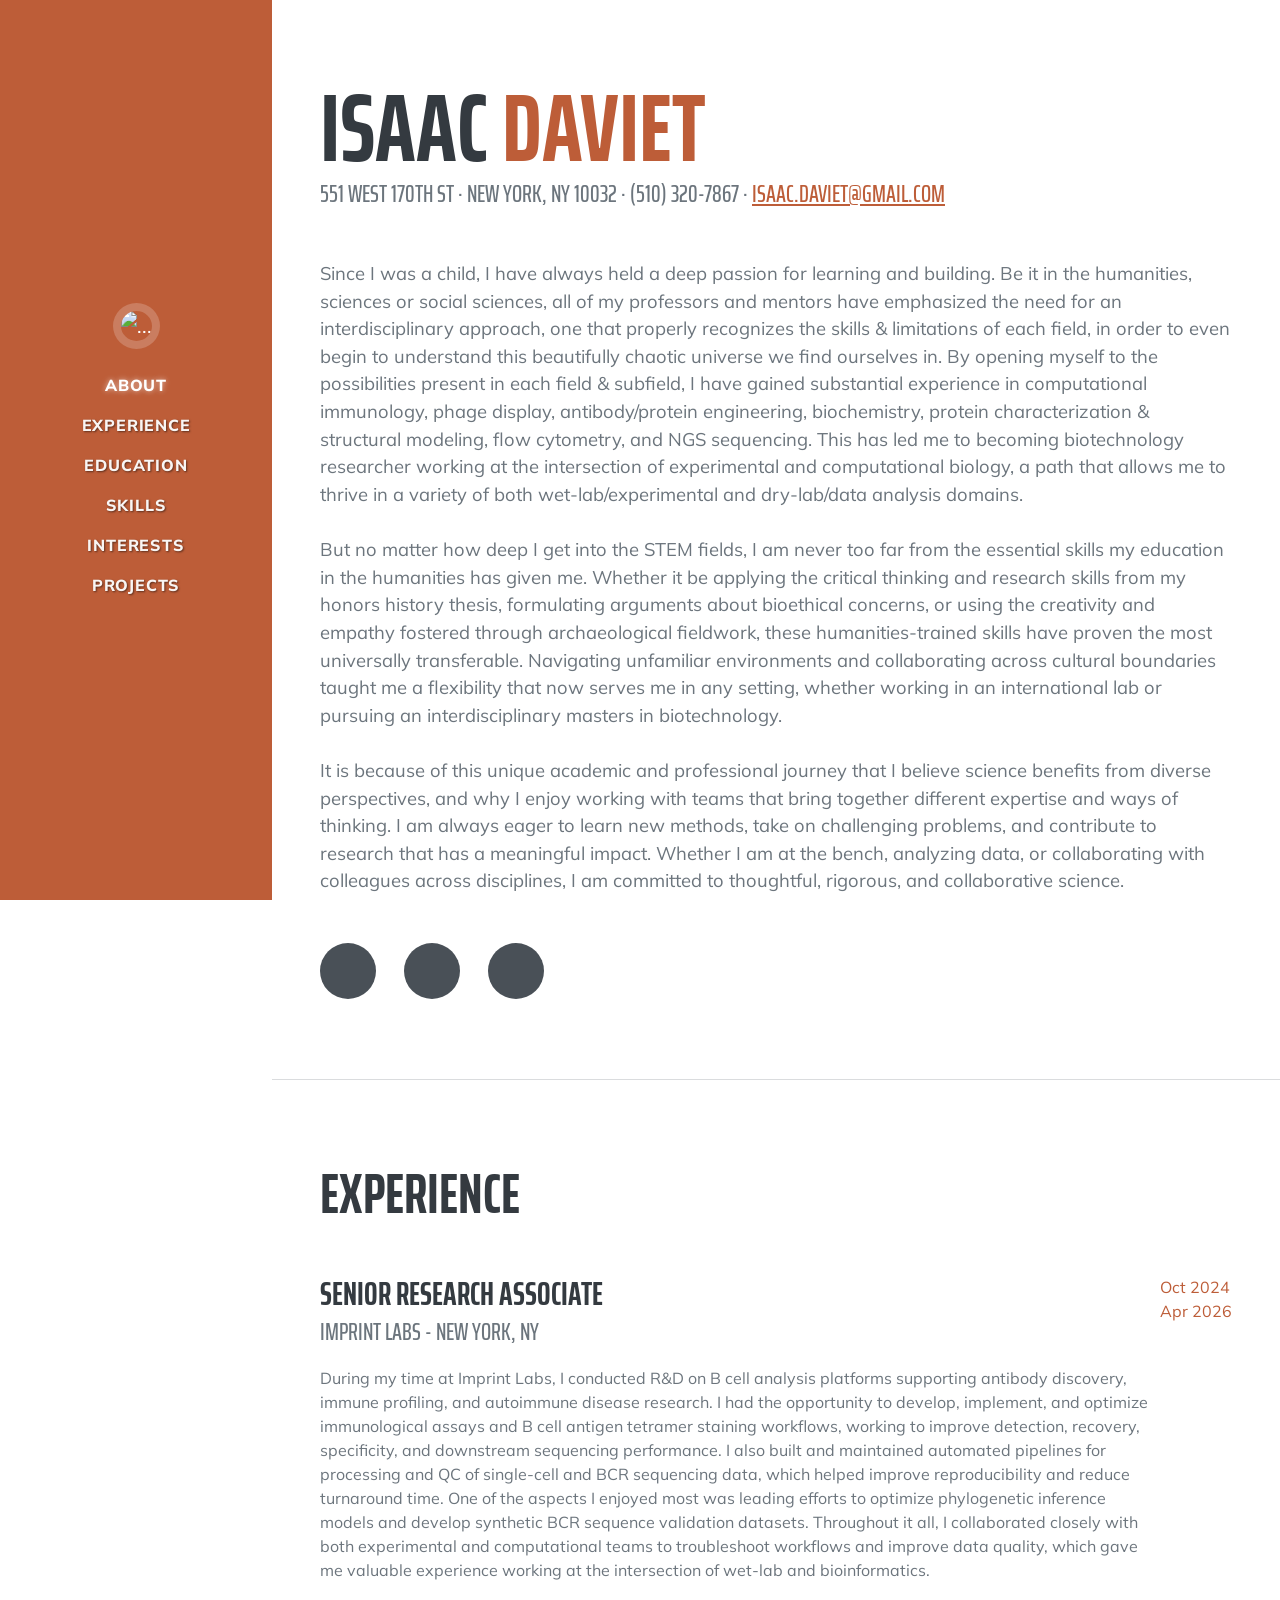
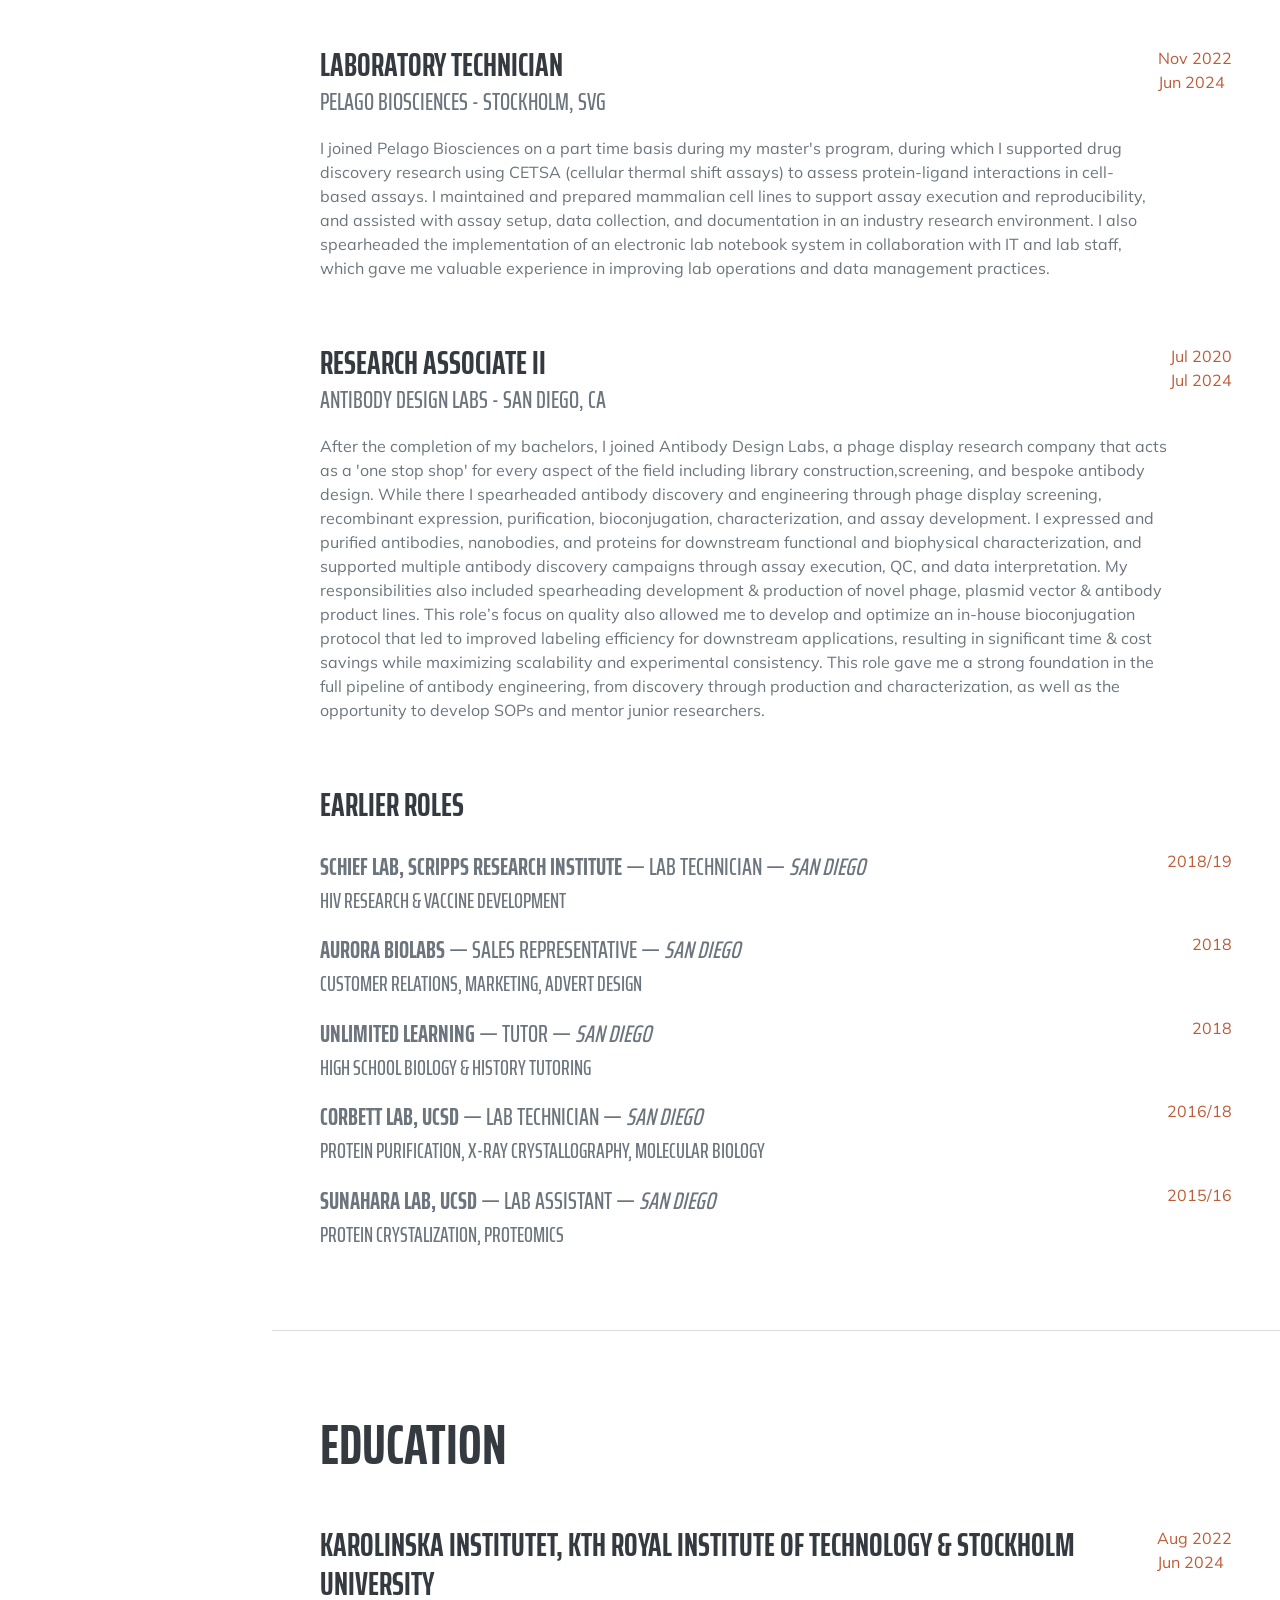
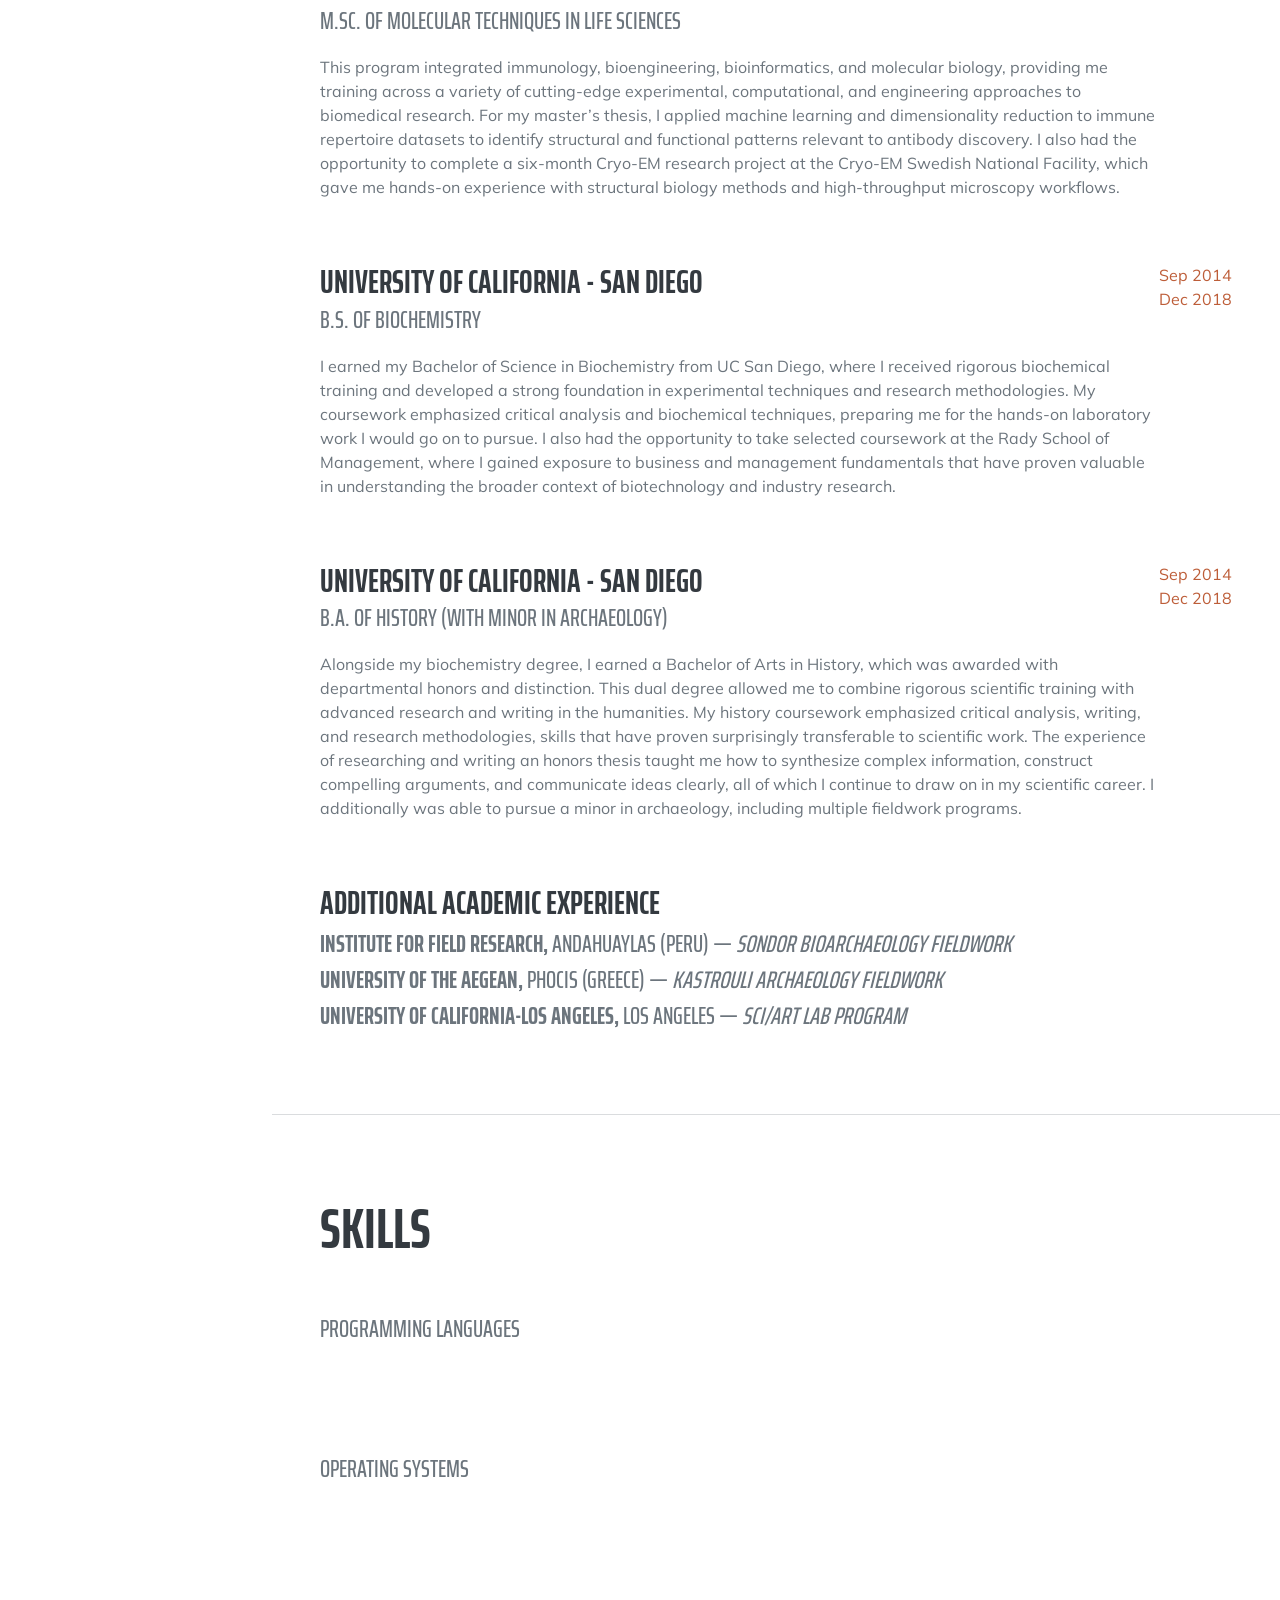
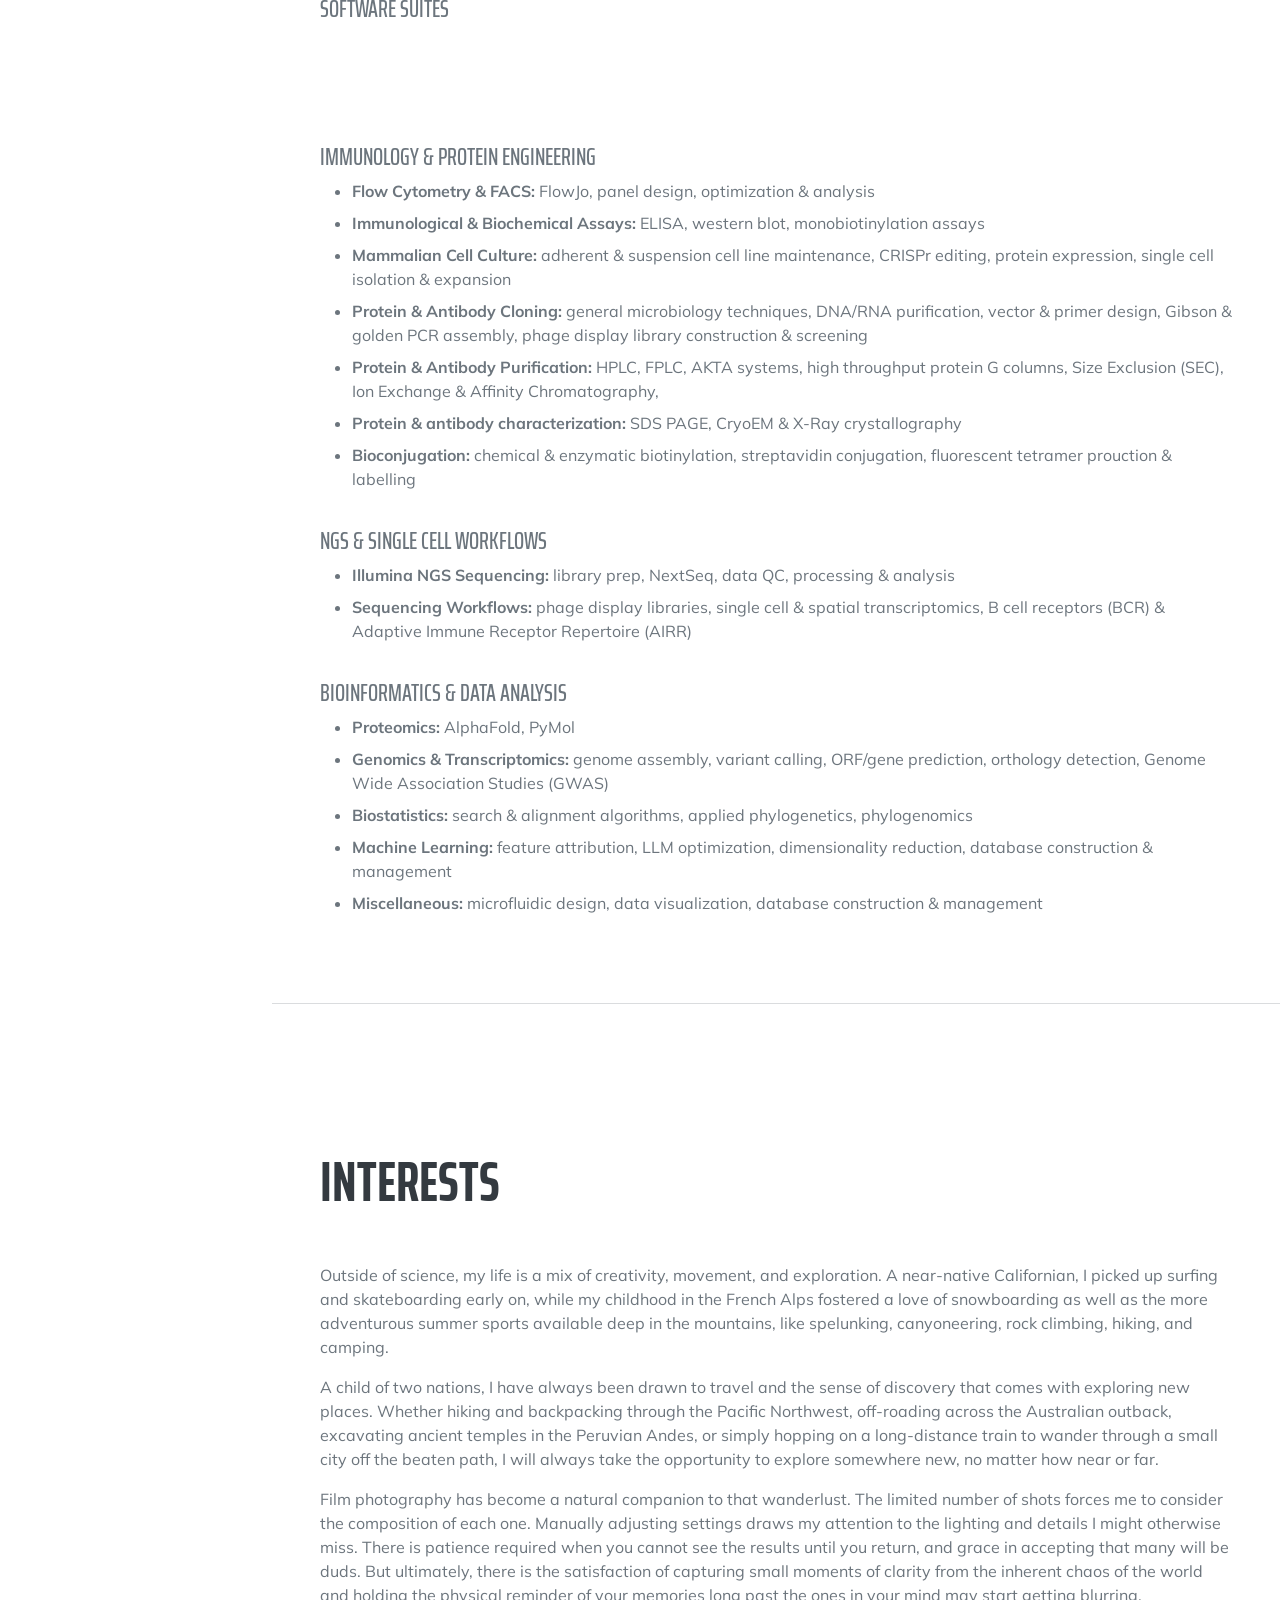
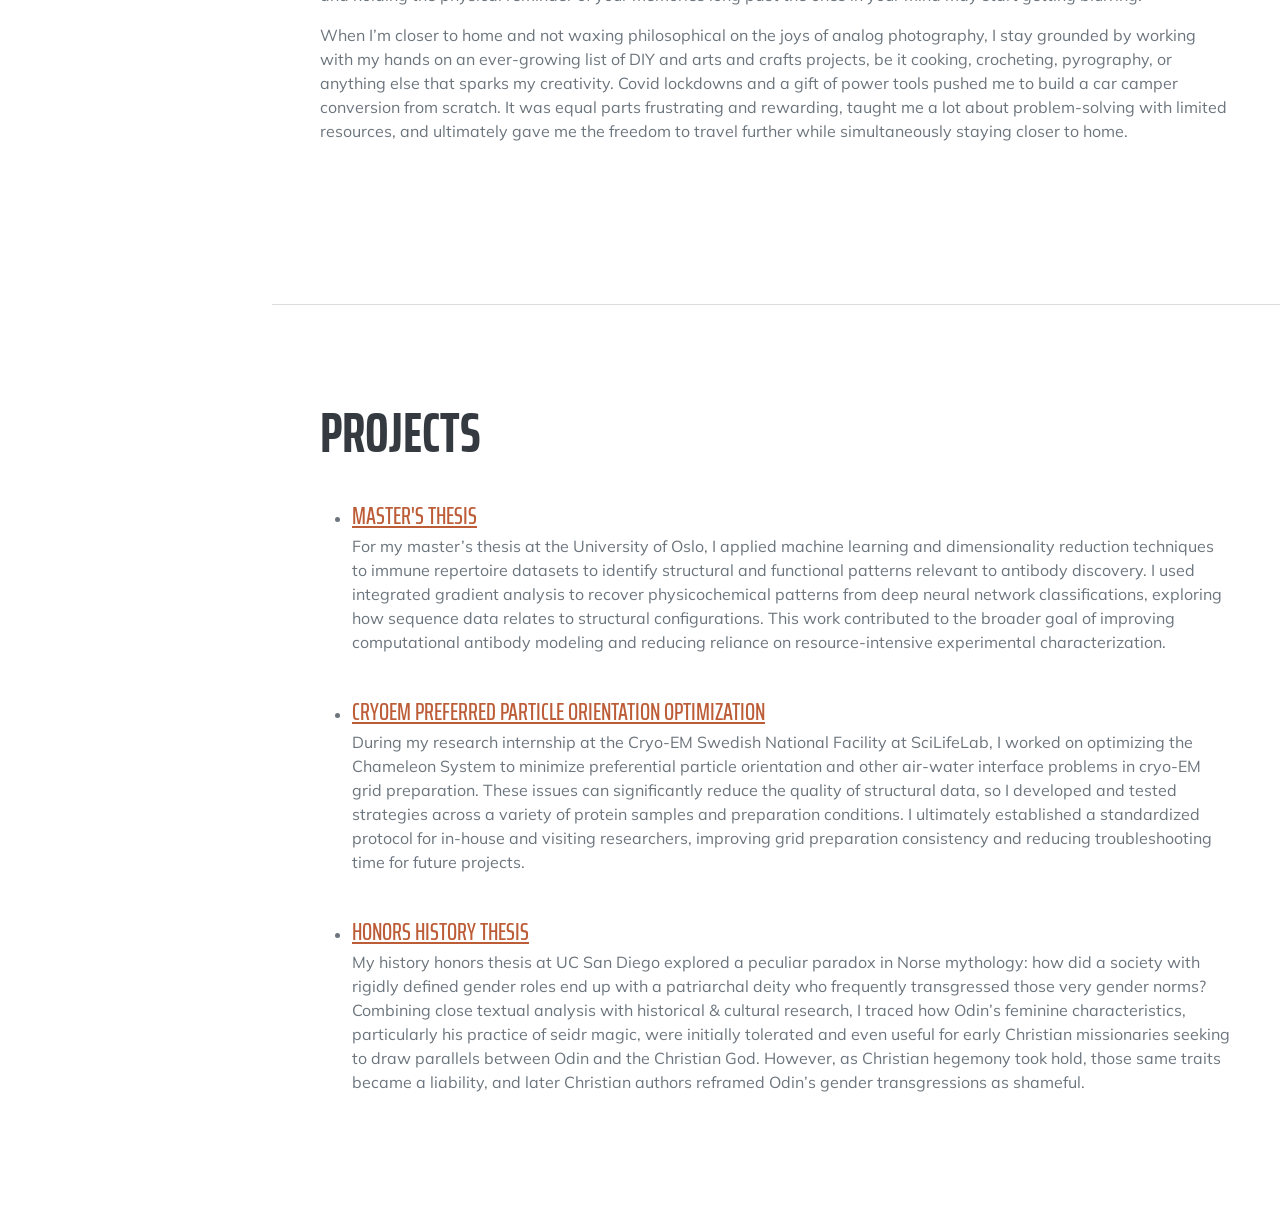
==== index.html @ e63d5218 "Add files via upload" ====
<!DOCTYPE html>
<html lang="en">
    <head>
        <meta charset="utf-8" />
        <meta name="viewport" content="width=device-width, initial-scale=1, shrink-to-fit=no" />
        <meta name="description" content="" />
        <meta name="author" content="" />
        <title>Isaac G.L. Daviet Resume</title>
        <link rel="icon" type="image/x-icon" href="assets/img/favicon.ico" />
        <!-- Font Awesome icons (free version)-->
        <script src="https://use.fontawesome.com/releases/v7.0.0/js/all.js" crossorigin="anonymous"></script>
        <!-- Google fonts-->
        <link href="https://fonts.googleapis.com/css?family=Saira+Extra+Condensed:500,700" rel="stylesheet" type="text/css" />
        <link href="https://fonts.googleapis.com/css?family=Muli:400,400i,800,800i" rel="stylesheet" type="text/css" />
        <!-- Core theme CSS (includes Bootstrap)-->
        <link href="css/styles.css" rel="stylesheet" />
    </head>
    <body id="page-top">
        <!-- Navigation-->
        <nav class="navbar navbar-expand-lg navbar-dark bg-primary fixed-top" id="sideNav">
            <a class="navbar-brand js-scroll-trigger" href="#page-top">
                <span class="d-block d-lg-none" >Isaac Daviet</span>
                <span class="d-none d-lg-block"><img class="img-fluid img-profile rounded-circle mx-auto mb-2" src="assets/img/profile.jpg" alt="..." /></span>
            </a>
            <button class="navbar-toggler" type="button" data-bs-toggle="collapse" data-bs-target="#navbarResponsive" aria-controls="navbarResponsive" aria-expanded="false" aria-label="Toggle navigation"><span class="navbar-toggler-icon"></span></button>
            <div class="collapse navbar-collapse" id="navbarResponsive">
                <ul class="navbar-nav">
                    <li class="nav-item"><a class="nav-link js-scroll-trigger" href="#about">About</a></li>
                    <li class="nav-item"><a class="nav-link js-scroll-trigger" href="#experience">Experience</a></li>
                    <li class="nav-item"><a class="nav-link js-scroll-trigger" href="#education">Education</a></li>
                    <li class="nav-item"><a class="nav-link js-scroll-trigger" href="#skills">Skills</a></li>
                    <li class="nav-item"><a class="nav-link js-scroll-trigger" href="#interests">Interests</a></li>
                    <li class="nav-item"><a class="nav-link js-scroll-trigger" href="#projects">Projects</a></li>
                </ul>
            </div>
        </nav>
        <!-- Page Content-->
        <div class="container-fluid p-0">
            <!-- About-->
            <section class="resume-section" id="about">
                <div class="resume-section-content">
                    <h1 class="mb-0">
                        Isaac
                        <span class="text-primary">Daviet</span>
                    </h1>
                    <div class="subheading mb-5">
                        551 West 170th St · New York, NY 10032 · (510) 320-7867 ·
                        <a href="mailto:isaac.daviet@gmail.com">isaac.daviet@gmail.com</a>
                    </div>
                    <p class="lead mb-5">
                        Since I was a child, I have always held a deep passion for learning and building. Be it in the humanities, sciences or social sciences, all of my professors and mentors have emphasized the need for an interdisciplinary approach, one that properly recognizes the skills & limitations of each field, in order to even begin to understand this beautifully chaotic universe we find ourselves in. By opening myself to the possibilities present in each field & subfield, I have gained substantial experience in computational immunology, phage display, antibody/protein engineering, biochemistry, protein characterization & structural modeling, flow cytometry, and NGS sequencing. This has led me to becoming biotechnology researcher working at the intersection of experimental and computational biology, a path that allows me to thrive in a variety of both wet-lab/experimental and dry-lab/data analysis domains. 
                        <br><br>
                        But no matter how deep I get into the STEM fields, I am never too far from the essential skills my education in the humanities has given me. Whether it be applying the critical thinking and research skills from my honors history thesis, formulating arguments about bioethical concerns, or using the creativity and empathy fostered through archaeological fieldwork, these humanities-trained skills have proven the most universally transferable. Navigating unfamiliar environments and collaborating across cultural boundaries taught me a flexibility that now serves me in any setting, whether working in an international lab or pursuing an interdisciplinary masters in biotechnology.
                        <br><br>
                        It is because of this unique academic and professional journey that I believe science benefits from diverse perspectives, and why I enjoy working with teams that bring together different expertise and ways of thinking. I am always eager to learn new methods, take on challenging problems, and contribute to research that has a meaningful impact. Whether I am at the bench, analyzing data, or collaborating with colleagues across disciplines, I am committed to thoughtful, rigorous, and collaborative science.
                    </p>

                    <div class="social-icons">
                        <a title="LinkedIn" class="social-icon" href="http://www.linkedin.com/in/isaac-daviet"><i class="fab fa-linkedin-in"></i></a>
                        <a title="Github" class="social-icon" href="https://github.com/Idaviet"><i class="fab fa-github"></i></a>
                        <a title="PDF resume" target = "_blank" class="social-icon" href="assets/projects/260416_Isaac_Daviet_resume_bio&comp.pdf"><i class="fa-solid fa-file-pdf"></i></a>
                        <!-- <a class="social-icon" href="#!"><i class="fab fa-mail"></i></a> -->
                        <!-- <a class="social-icon" href="#!"><i class="fab fa-facebook-f"></i></a> -->
                    </div>
                </div>
            </section>
            <hr class="m-0" />
            <!-- Experience-->
            <section class="resume-section" id="experience">
                <div class="resume-section-content">
                    <h2 class="mb-5">Experience</h2>
                    <div class="d-flex flex-column flex-md-row justify-content-between mb-5">
                        <div class="flex-grow-1">
                            <h3 class="mb-0">Senior Research Associate</h3>
                            <div class="subheading mb-3">Imprint Labs - New York, NY</div>
                            <p>
                                During my time at Imprint Labs, I conducted R&D on B cell analysis  platforms supporting antibody discovery, immune profiling, and autoimmune disease research. I had the opportunity to develop, implement, and optimize immunological assays and B cell antigen tetramer staining workflows, working to improve detection, recovery, specificity, and downstream sequencing performance. I also built and maintained automated pipelines for processing and QC of single-cell and BCR sequencing data, which helped improve reproducibility and reduce turnaround time. One of the aspects I enjoyed most was leading efforts to optimize phylogenetic inference models and develop synthetic BCR sequence validation datasets. Throughout it all, I collaborated closely with both experimental and computational teams to troubleshoot workflows and improve data quality, which gave me valuable experience working at the intersection of wet-lab and bioinformatics.
                            </p>
                        </div>
                        <div class="flex-shrink-0"><span class="text-primary">Oct 2024<br>Apr 2026</span></div>
                    </div>
                    <div class="d-flex flex-column flex-md-row justify-content-between mb-5">
                        <div class="flex-grow-1">
                            <h3 class="mb-0">Laboratory Technician</h3>
                            <div class="subheading mb-3">Pelago Biosciences - Stockholm, SVG</div>
                            <p>
                                I joined Pelago Biosciences on a part time basis during my master's program, during which I supported drug discovery research using CETSA (cellular thermal shift assays) to assess protein-ligand interactions in cell-based assays. I maintained and prepared mammalian cell lines to support assay execution and reproducibility, and assisted with assay setup, data collection, and documentation in an industry research environment. I also spearheaded the implementation of an electronic lab notebook system in collaboration with IT and lab staff, which gave me valuable experience in improving lab operations and data management practices.
                            </p>
                        </div>
                        <div class="flex-shrink-0"><span class="text-primary">Nov 2022<br>Jun 2024</span></div>
                    </div>
                    <div class="d-flex flex-column flex-md-row justify-content-between mb-5">
                        <div class="flex-grow-1">
                            <h3 class="mb-0">Research Associate II</h3>
                            <div class="subheading mb-3">Antibody Design Labs - San Diego, CA</div>
                            <p>
                                   After the completion of my bachelors, I joined Antibody Design Labs, a phage display research company that acts as a 'one stop shop' for every aspect of the field including library construction,screening, and bespoke antibody design. While there I spearheaded antibody discovery and engineering through phage display screening, recombinant expression, purification, bioconjugation, characterization, and assay development. I expressed and purified antibodies, nanobodies, and proteins for downstream functional and biophysical characterization, and supported multiple antibody discovery campaigns through assay execution, QC, and data interpretation. My responsibilities also included spearheading development & production of novel phage, plasmid vector & antibody product lines. This role’s focus on quality also allowed me to develop and optimize an in-house bioconjugation protocol that led to improved labeling efficiency for downstream applications, resulting in significant time & cost savings while maximizing scalability and experimental consistency. This role gave me a strong foundation in the full pipeline of antibody engineering, from discovery through production and characterization, as well as the opportunity to develop SOPs and mentor junior researchers.
                            </p>
                        </div>
                        <div class="flex-shrink-0"><span class="text-primary">Jul 2020<br>Jul 2024</span></div>
                    </div>
                    <div class="d-flex flex-column flex-md-row justify-content-between mb-4">
                        <div class="flex-grow-1">
                            <h3 class="mb-0">Earlier Roles</h3>
                        </div>
                    </div>

                    <div class="d-flex flex-column flex-md-row justify-content-between mb-3">
                        <div class="flex-grow-1">
                            <div class="subheading mb-0">
                                <b>Schief Lab, Scripps Research Institute</b> — Lab Technician — <i>San Diego</i>
                                <span class="d-block small text-muted mt-0">HIV research & vaccine development</span>
                            </div>
                        </div>
                        <div class="flex-shrink-0"><span class="text-primary">2018/19</span></div>
                    </div>
                  
                    <!-- Aurora Biolabs -->
                    <div class="d-flex flex-column flex-md-row justify-content-between mb-3">
                        <div class="flex-grow-1">
                            <div class="subheading mb-0">
                                <b>Aurora Biolabs</b> — Sales Representative — <i>San Diego</i>
                                <span class="d-block small text-muted mt-0">Customer relations, marketing, advert design</span>
                            </div>
                        </div>
                        <div class="flex-shrink-0"><span class="text-primary">2018</span></div>
                    </div>

                    <!-- Unlimited Learning -->
                    <div class="d-flex flex-column flex-md-row justify-content-between mb-3">
                        <div class="flex-grow-1">
                            <div class="subheading mb-0">
                                <b>Unlimited Learning</b> — Tutor — <i>San Diego</i>
                                <span class="d-block small text-muted mt-0">high school Biology & History tutoring</span>
                            </div>
                        </div>
                        <div class="flex-shrink-0"><span class="text-primary">2018</span></div>
                    </div>

                    <!-- Corbett Lab -->
                    <div class="d-flex flex-column flex-md-row justify-content-between mb-3">
                        <div class="flex-grow-1">
                            <div class="subheading mb-0">
                                <b>Corbett Lab, UCSD</b> — Lab Technician — <i>San Diego</i>
                                <span class="d-block small text-muted mt-0">Protein purification, x-ray crystallography, molecular biology</span>
                            </div>
                        </div>
                        <div class="flex-shrink-0"><span class="text-primary">2016/18</span></div>
                    </div>

                    <!-- Sunahara Lab -->
                    <div class="d-flex flex-column flex-md-row justify-content-between">
                        <div class="flex-grow-1">
                            <div class="subheading mb-0">
                                <b>Sunahara Lab, UCSD</b> — Lab Assistant — <i>San Diego</i>
                                <span class="d-block small text-muted mt-0">Protein crystalization, proteomics</span>
                            </div>
                        </div>
                        <div class="flex-shrink-0"><span class="text-primary">2015/16</span></div>
                    </div>



                            <!-- <p> Lab Technician (HIV vaccine research)</p> -->
                        </div>
                        <!-- <div class="flex-shrink-0"><span class="text-primary">September 2008 - June 2010</span></div> -->
                    </div>
                </div>
            </section>
            <hr class="m-0" />
            <!-- Education-->
            <section class="resume-section" id="education">
                <div class="resume-section-content">
                    <h2 class="mb-5">Education</h2>
                    <div class="d-flex flex-column flex-md-row justify-content-between mb-5">
                        <div class="flex-grow-1">
                            <h3 class="mb-0">Karolinska Institutet, KTH Royal Institute of Technology & Stockholm University</h3>
                            <!-- <h4 class="subheading mb-3">Master of Science</h4> -->
                            <div class="subheading mb-3">M.Sc. of Molecular Techniques in Life Sciences </div>
                            <p>
                                This program integrated immunology, bioengineering, bioinformatics, and molecular biology, providing me training across a variety of cutting-edge experimental, computational, and engineering approaches to biomedical research. For my master’s thesis, I applied machine learning and dimensionality reduction to immune repertoire datasets to identify structural and functional patterns relevant to antibody discovery. I also had the opportunity to complete a six-month Cryo-EM research project at the Cryo-EM Swedish National Facility, which gave me hands-on experience with structural biology methods and high-throughput microscopy workflows.
                            </p>
                        </div>
                        <div class="flex-shrink-0"><span class="text-primary">Aug 2022<br>Jun 2024</span></div>
                    </div>
                    <div class="d-flex flex-column flex-md-row justify-content-between mb-5">
                        <div class="flex-grow-1">
                            <h3 class="mb-0">University of California - San Diego</h3>
                            <div class="subheading mb-3">B.S. of Biochemistry</div>
                            <p>
                                I earned my Bachelor of Science in Biochemistry from UC San Diego, where I received rigorous biochemical training and developed a strong foundation in experimental techniques and research methodologies. My coursework emphasized critical analysis and biochemical techniques, preparing me for the hands-on laboratory work I would go on to pursue. I also had the opportunity to take selected coursework at the Rady School of Management, where I gained exposure to business and management fundamentals that have proven valuable in understanding the broader context of biotechnology and industry research.
                            </p>
                        </div>
                        <div class="flex-shrink-0"><span class="text-primary">Sep 2014<br>Dec 2018</span></div>
                    </div>                    
                    <div class="d-flex flex-column flex-md-row justify-content-between mb-5">
                        <div class="flex-grow-1">
                            <h3 class="mb-0">University of California - San Diego</h3>
                            <div class="subheading mb-3">B.A. of History (with Minor in Archaeology)</div>
                            <p>
                                Alongside my biochemistry degree, I earned a Bachelor of Arts in History, which was awarded with departmental honors and distinction. This dual degree allowed me to combine rigorous scientific training with advanced research and writing in the humanities. My history coursework emphasized critical analysis, writing, and research methodologies, skills that have proven surprisingly transferable to scientific work. The experience of researching and writing an honors thesis taught me how to synthesize complex information, construct compelling arguments, and communicate ideas clearly, all of which I continue to draw on in my scientific career. I additionally was able to pursue a minor in archaeology, including multiple fieldwork programs.
                            </p>
                        </div>
                        <div class="flex-shrink-0"><span class="text-primary">Sep 2014<br>Dec 2018</span></div>
                    </div>
                    <div class="d-flex flex-column flex-md-row justify-content-between">
                        <div class="flex-grow-1">
                            <h3 class="mb-1">Additional Academic Experience</h3>
                            <div class="subheading mb-0"><b>Institute for Field Research,</b> Andahuaylas (Peru) — <i>Sondor Bioarchaeology Fieldwork</i></div>
                            <div class="subheading mb-0"><b>University of the Aegean,</b> Phocis (Greece) — <i>Kastrouli Archaeology Fieldwork</i> </div>
                            <div class="subheading mb-0"><b>University of California-Los Angeles,</b> Los Angeles — <i>Sci/Art Lab Program</i></div>
                        </div>
                    </div>
                </div>
            </section>
            <hr class="m-0" />
            <!-- Skills-->
            <section class="resume-section" id="skills">
                <div class="resume-section-content">
                    <h2 class="mb-5">Skills</h2>
                    <div class="subheading mb-3">Programming Languages</div>
                    <ul class="list-inline dev-icons">

                        <li class="list-inline-item">
                            <span title="Python / Jupyter Notebooks">
                                <i class="fa-brands fa-python"></i>
                            </span>
                        </li>
                        <li class="list-inline-item">
                            <span title="Git / GitHub">
                                <i class="fa-brands fa-git"></i>
                            </span>
                        </li>
                        <li class="list-inline-item">
                            <span title="R / R Studio">
                                <i class="fa-brands fa-r-project"></i>
                            </span>
                        </li>
                        <li class="list-inline-item">
                            <span title="HTML5">
                                <i class="fa-brands fa-html5"></i>
                            </span>
                        </li>
                    </ul>
                       

                    <div class="subheading mb-3">Operating Systems</div>
                    <ul class="list-inline dev-icons">

                        <!-- Operating systems -->
                        <li class="list-inline-item">
                            <span title="Windows">
                                <i class="fa-brands fa-windows"></i>
                            </span>
                        </li>
                        <li class="list-inline-item">
                            <span title="Apple / macOS">
                                <i class="fa-brands fa-apple"></i>
                            </span>
                        </li>
                        <li class="list-inline-item">
                            <span title="Linux">
                                <i class="fa-brands fa-linux"></i>
                            </span>
                        </li>
                        <li class="list-inline-item">
                            <span title="Ubuntu">
                                <i class="fa-brands fa-ubuntu"></i>
                            </span>
                        </li>
                        <li class="list-inline-item">
                            <span title="AWS (Amazon Web Services)">
                                <i class="fa-brands fa-aws"></i>
                            </span>
                        </li>
                    </ul>
                        
                    <div class="subheading mb-0">Software Suites</div>
                    <ul class="list-inline dev-icons">
                        <!-- Software Suites -->
                        <li class="list-inline-item">
                            <span title="Notion">
                                <i class="fa-brands fa-notion"></i>
                            </span>
                        </li>
                        <li class="list-inline-item">
                            <span title="Google Docs / Sheets / Slides">
                                <i class="fa-brands fa-google-drive"></i>
                            </span>
                        </li>
                        <li class="list-inline-item">
                            <span title="Microsoft">
                                <i class="fa-brands fa-microsoft"></i>
                            </span>
                        </li>
                        <li class="list-inline-item">
                            <span title="Docker">
                                <i class="fa-brands fa-docker"></i>
                            </span>
                        </li>
                        <li class="list-inline-item">
                            <span title="Unity">
                                <i class="fa-brands fa-unity"></i>
                            </span>
                        </li>
                        
                    </ul>
                    <br>
                    
                    <div class="subheading mb-1">Immunology & Protein Engineering</div>
                    <ul class="fa-ul mb-0">
                        <li class="mb-2">
                            <span class="fa-li"><i class="fa-solid fa-vial-virus"></i></span>
                             <b>Flow Cytometry & FACS:</b> FlowJo, panel design, optimization & analysis
                        </li>
                        <li class="mb-2">
                            <span class="fa-li"><i class="fa-solid fa-vial-virus"></i></span>
                              <b>Immunological & Biochemical Assays:</b> ELISA, western blot, monobiotinylation assays
                        </li>                        
                        <li class="mb-2">
                            <span class="fa-li"><i class="fa-solid fa-vial-virus"></i></span>
                              <b>Mammalian Cell Culture:</b> adherent & suspension cell line maintenance, CRISPr editing, protein expression, single cell isolation & expansion
                        </li>
                        <li class="mb-2">
                            <span class="fa-li"><i class="fa-solid fa-vial-virus"></i></span>
                              <b>Protein & Antibody Cloning:</b> general microbiology techniques, DNA/RNA purification, vector & primer design, Gibson & golden PCR assembly, phage display library construction & screening 
                        </li>
                        <li class="mb-2">
                            <span class="fa-li"><i class="fa-solid fa-vial-virus"></i></span>
                              <b>Protein & Antibody Purification:</b> HPLC, FPLC, AKTA systems, high throughput protein G columns, Size Exclusion (SEC), Ion Exchange & Affinity Chromatography,
                        </li>
                        <li class="mb-2">
                            <span class="fa-li"><i class="fa-solid fa-vial-virus"></i></span>
                              <b>Protein & antibody characterization:</b> SDS PAGE, CryoEM & X-Ray crystallography
                        </li>                        
                        <li class="mb-2">
                            <span class="fa-li"><i class="fa-solid fa-vial-virus"></i></span>
                              <b>Bioconjugation:</b> chemical & enzymatic biotinylation, streptavidin conjugation, fluorescent tetramer prouction & labelling
                        </li>
                    </ul>

                    <br>
                    <div class="subheading mb-1">NGS & Single Cell Workflows</div>
                    <ul class="fa-ul mb-0">
                        <li class="mb-2">
                            <span class="fa-li"><i class="fa-solid fa-dna"></i></span>
                             <b>Illumina NGS Sequencing:</b> library prep, NextSeq, data QC, processing & analysis 
                        </li>
                        <li class="mb-2">
                            <span class="fa-li"><i class="fa-solid fa-dna"></i></span>
                             <b>Sequencing Workflows:</b> phage display libraries, single cell & spatial transcriptomics, B cell receptors (BCR) & Adaptive Immune Receptor Repertoire (AIRR)
                        </li>
                    </ul>

                    <br>
                    <div class="subheading mb-1">Bioinformatics & Data Analysis</div>
                    <ul class="fa-ul mb-0">
                        <li class="mb-2">
                            <span class="fa-li"><i class="fa-solid fa-laptop-code"></i></span>
                             <b>Proteomics:</b> AlphaFold, PyMol 
                        </li>
                        <li class="mb-2">
                            <span class="fa-li"><i class="fa-solid fa-laptop-code"></i></span>
                             <b>Genomics & Transcriptomics:</b> genome assembly, variant calling, ORF/gene prediction, orthology detection, Genome Wide Association Studies (GWAS)
                        </li>
                        <li class="mb-2">
                            <span class="fa-li"><i class="fa-solid fa-laptop-code"></i></span>
                             <b>Biostatistics:</b> search & alignment algorithms, applied phylogenetics, phylogenomics
                        </li>
                        <li class="mb-2">
                            <span class="fa-li"><i class="fa-solid fa-laptop-code"></i></span>
                             <b>Machine Learning:</b> feature attribution, LLM optimization, dimensionality reduction, database construction & management
                        </li>
                        <li class="mb-2">
                            <span class="fa-li"><i class="fa-solid fa-laptop-code"></i></span>
                             <b>Miscellaneous:</b> microfluidic design, data visualization, database construction & management
                        </li>

                    </ul>
                </div>
            </section>
            <hr class="m-0" />
            <!-- Interests-->
            <section class="resume-section" id="interests">
                <div class="resume-section-content">
                    <h2 class="mb-5">Interests</h2>
                    <p>
                        Outside of science, my life is a mix of creativity, movement, and exploration. A near-native Californian, I picked up surfing and skateboarding early on, while my childhood in the French Alps fostered a love of snowboarding as well as the more adventurous summer sports available deep in the mountains, like spelunking, canyoneering, rock climbing, hiking, and camping.
                    </p>
                    <p>
                        A child of two nations, I have always been drawn to travel and the sense of discovery that comes with exploring new places. Whether hiking and backpacking through the Pacific Northwest, off-roading across the Australian outback, excavating ancient temples in the Peruvian Andes, or simply hopping on a long-distance train to wander through a small city off the beaten path, I will always take the opportunity to explore somewhere new, no matter how near or far.
                    </p>
                    <p>
                        Film photography has become a natural companion to that wanderlust. The limited number of shots forces me to consider the composition of each one. Manually adjusting settings draws my attention to the lighting and details I might otherwise miss. There is patience required when you cannot see the results until you return, and grace in accepting that many will be duds. But ultimately, there is the satisfaction of capturing small moments of clarity from the inherent chaos of the world and holding the physical reminder of your memories long past the ones in your mind may start getting blurring.
                    </p>
                    <p>
                        When I’m closer to home and not waxing philosophical on the joys of analog photography, I stay grounded by working with my hands on an ever-growing list of DIY and arts and crafts projects, be it cooking, crocheting, pyrography, or anything else that sparks my creativity. Covid lockdowns and a gift of power tools pushed me to build a car camper conversion from scratch. It was equal parts frustrating and rewarding, taught me a lot about problem-solving with limited resources, and ultimately gave me the freedom to travel further while simultaneously staying closer to home.
                    </p>
                </div>
            </section>
            <hr class="m-0" />
            <!-- Projects-->
            <section class="resume-section" id="projects">
                <div class="resume-section-content">
                    <h2 class="mb-2">Projects</h2>
                    <!-- <div class="subheading mb-1">Academic</div> -->

                    <ul class="fa-ul mb-0">
                        <br>
                        <li>
                            <span class="fa-li"><i class="fa-solid fa-book"></i></span>
                            <a class="subheading mb-1" href="assets/projects/Thesis Manuscript - Final.pdf" target = "_blank">
                            Master's Thesis </a>
                            <p>
                                For my master’s thesis at the University of Oslo, I applied machine learning and dimensionality reduction techniques to immune repertoire datasets to identify structural and functional patterns relevant to antibody discovery. I used integrated gradient analysis to recover physicochemical patterns from deep neural network classifications, exploring how sequence data relates to structural configurations. This work contributed to the broader goal of improving computational antibody modeling and reducing reliance on resource-intensive experimental characterization.
                            </p>
                        </li>
                        <br>
                        <li>
                            <span class="fa-li"><i class="fa-solid fa-person-chalkboard"></i></span>
                            <a class="subheading mb-1" href="assets/projects/Final Presentation - Slides.pdf" target = "_blank">
                            cryoEM Preferred Particle Orientation Optimization</a>
                            <p>
                                During my research internship at the Cryo-EM Swedish National Facility at SciLifeLab, I worked on optimizing the Chameleon System to minimize preferential particle orientation and other air-water interface problems in cryo-EM grid preparation. These issues can significantly reduce the quality of structural data, so I developed and tested strategies across a variety of protein samples and preparation conditions. I ultimately established a standardized protocol for in-house and visiting researchers, improving grid preparation consistency and reducing troubleshooting time for future projects.
                            </p>
                        </li>
                        <br>
                        <li>
                            <span class="fa-li"><i class="fa-solid fa-book"></i></span>
                            <a class="subheading mb-1" href="assets/projects/History Honors Thesis.pdf" target = "_blank">
                            Honors History Thesis </a>
                            <p>
                                My history honors thesis at UC San Diego explored a peculiar paradox in Norse mythology: how did a society with rigidly defined gender roles end up with a patriarchal deity who frequently transgressed those very gender norms? Combining close textual analysis with historical & cultural research, I traced how Odin’s feminine characteristics, particularly his practice of seidr magic, were initially tolerated and even useful for early Christian missionaries seeking to draw parallels between Odin and the Christian God. However, as Christian hegemony took hold, those same traits became a liability, and later Christian authors reframed Odin’s gender transgressions as shameful.
                            </p>
                        </li>
                        <!-- <br>
                        <li>
                            <span class="fa-li"><i class="fa-solid fa-camera-retro"></i></span>
                            <a class="subheading mb-1" href="photos.html">
                            Film Photography </a>
                            <p>
                                A selection of analog travel photos from the Pacific Northwest, the French Alps, and beyond. Organized by trip and shot on film.                        
                            </p>
                        </li> -->

                    </ul>

                </div>
            </section>
        </div>
        <!-- Bootstrap core JS-->
        <script src="https://cdn.jsdelivr.net/npm/bootstrap@5.2.3/dist/js/bootstrap.bundle.min.js"></script>
        <!-- Core theme JS-->
        <script src="js/scripts.js"></script>
    </body>
</html>
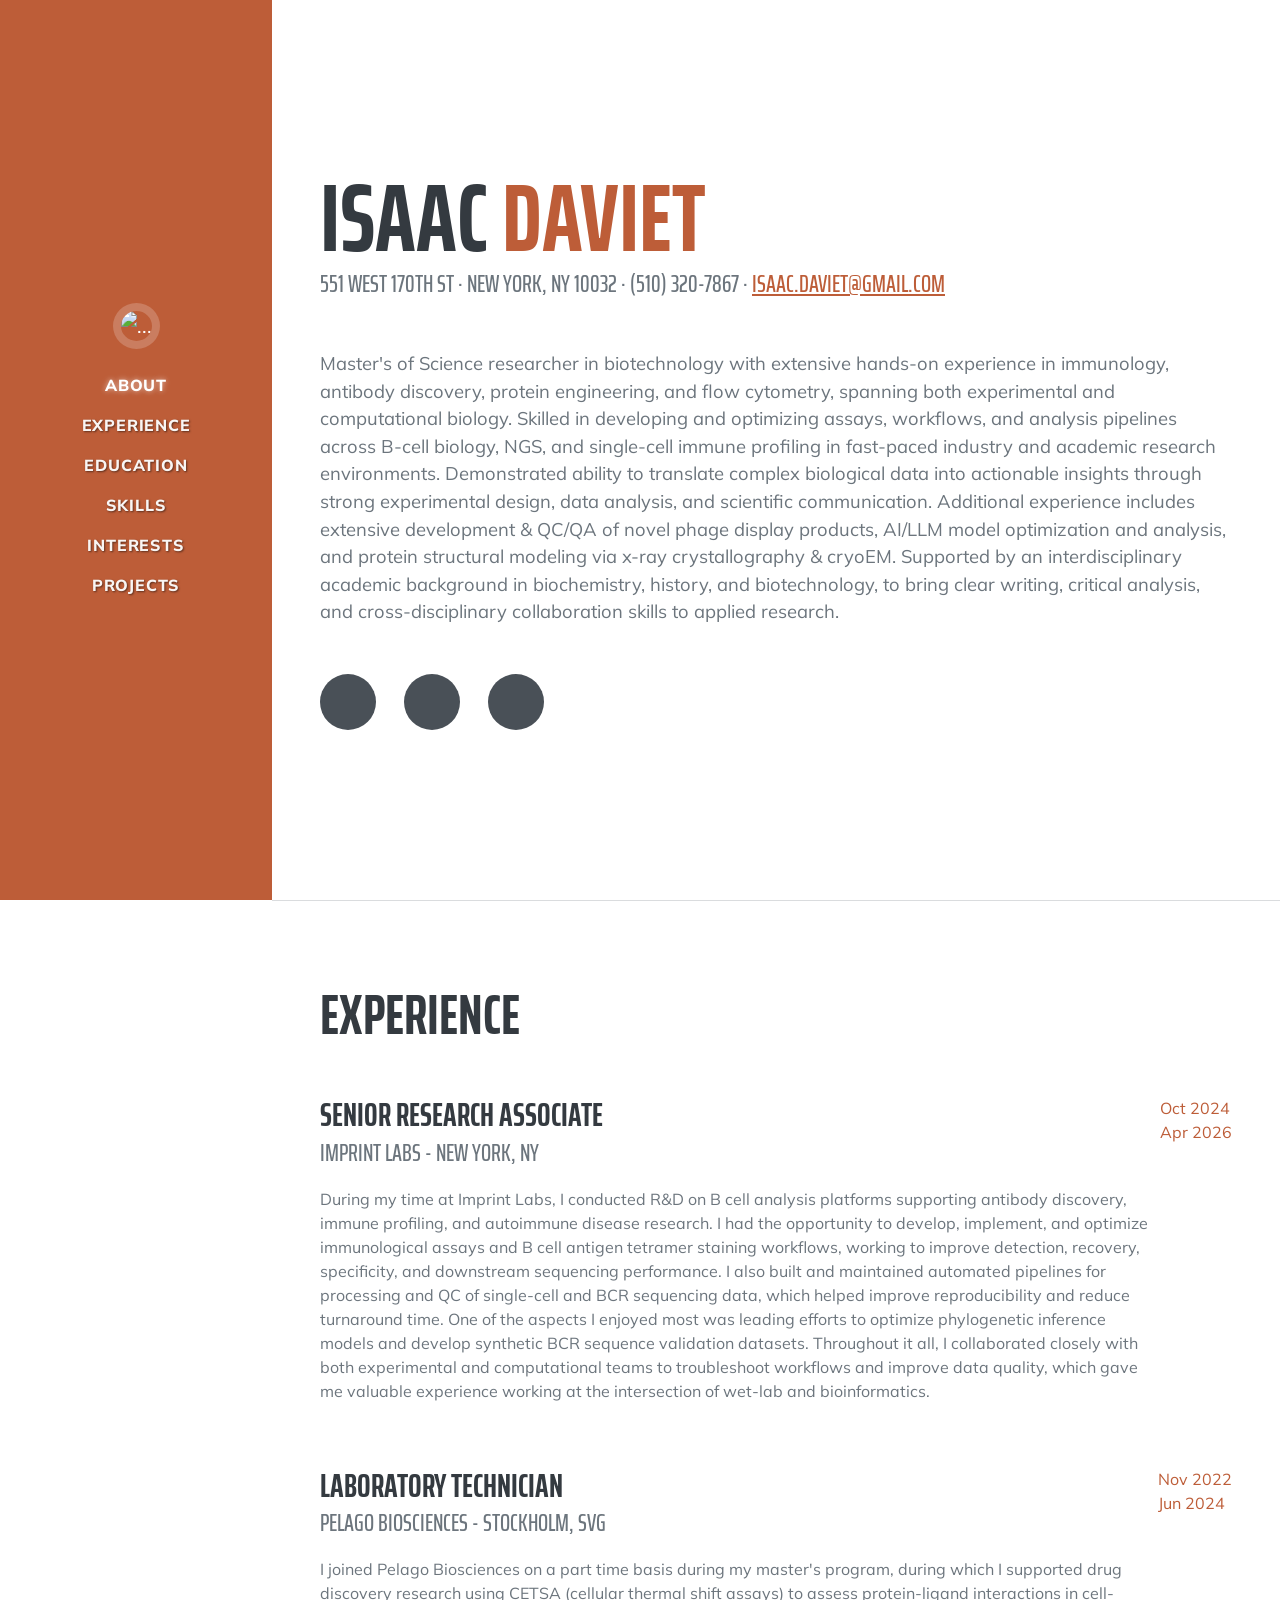
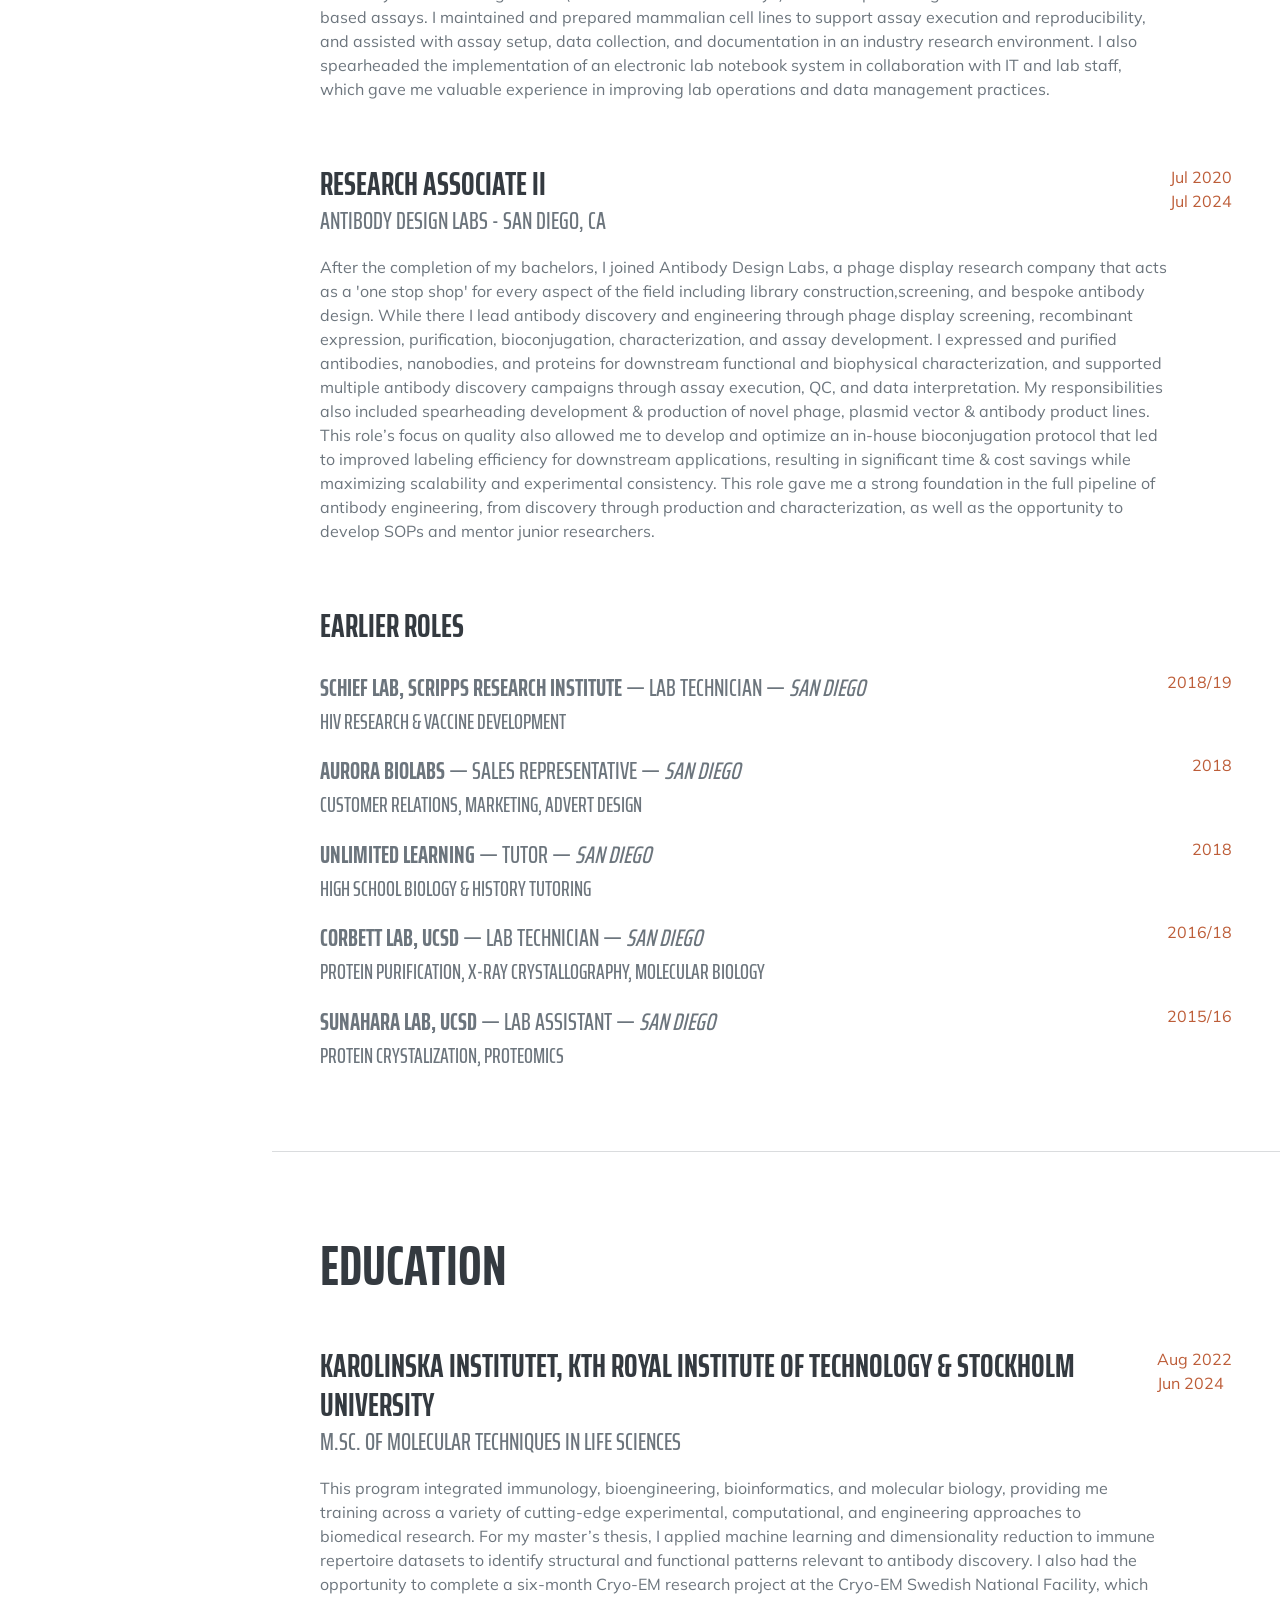
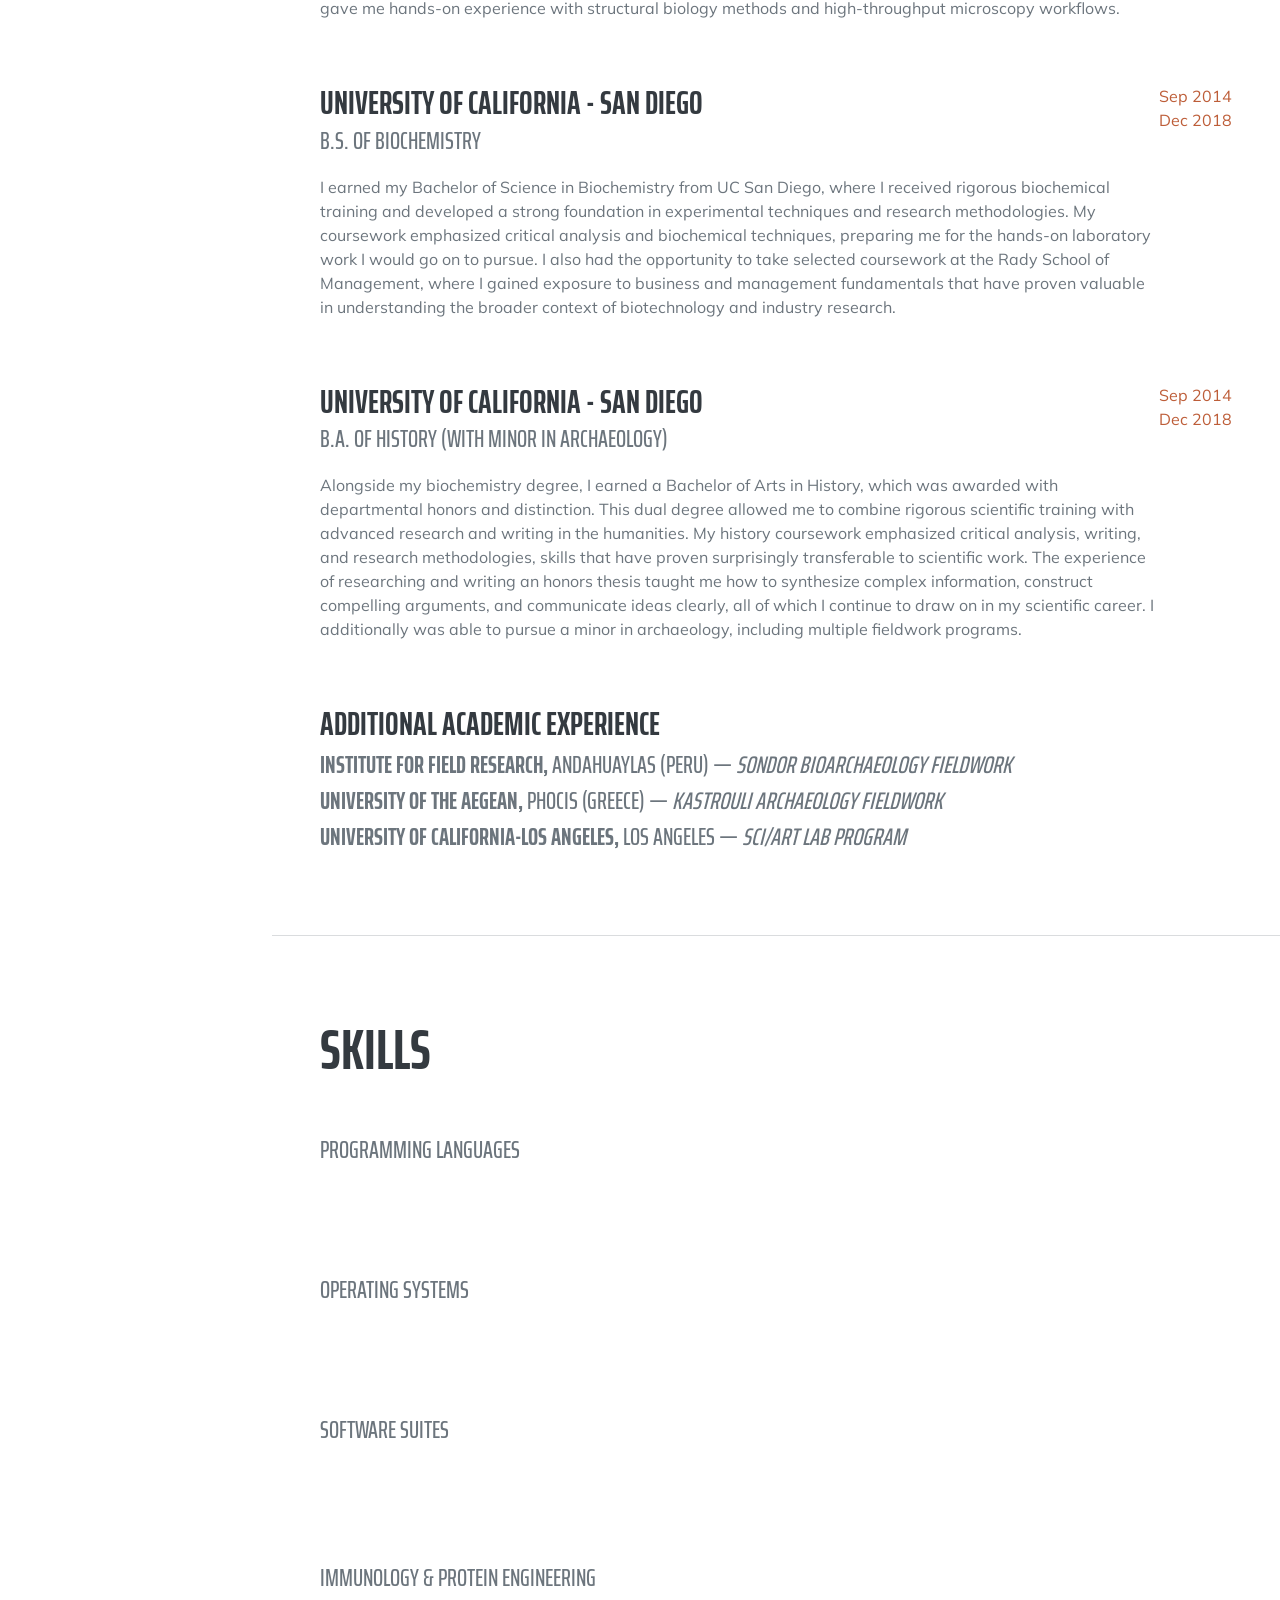
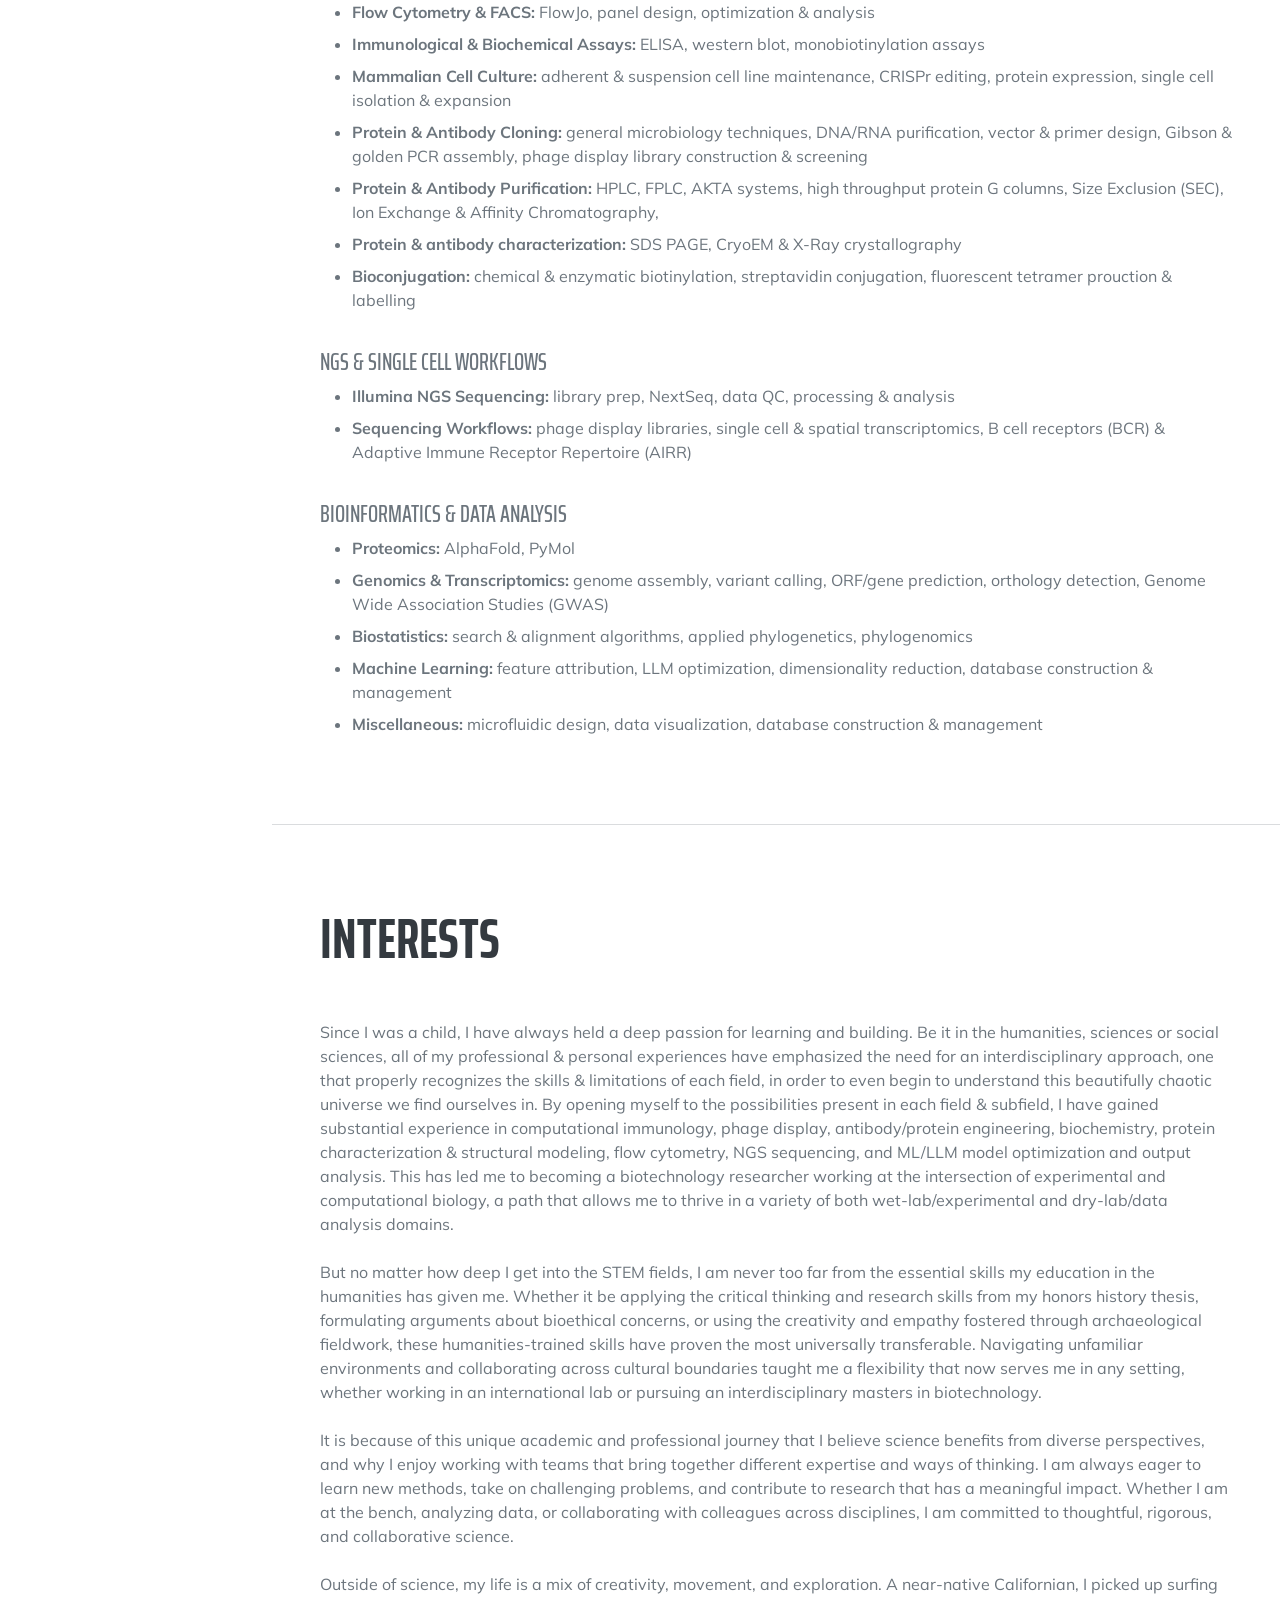
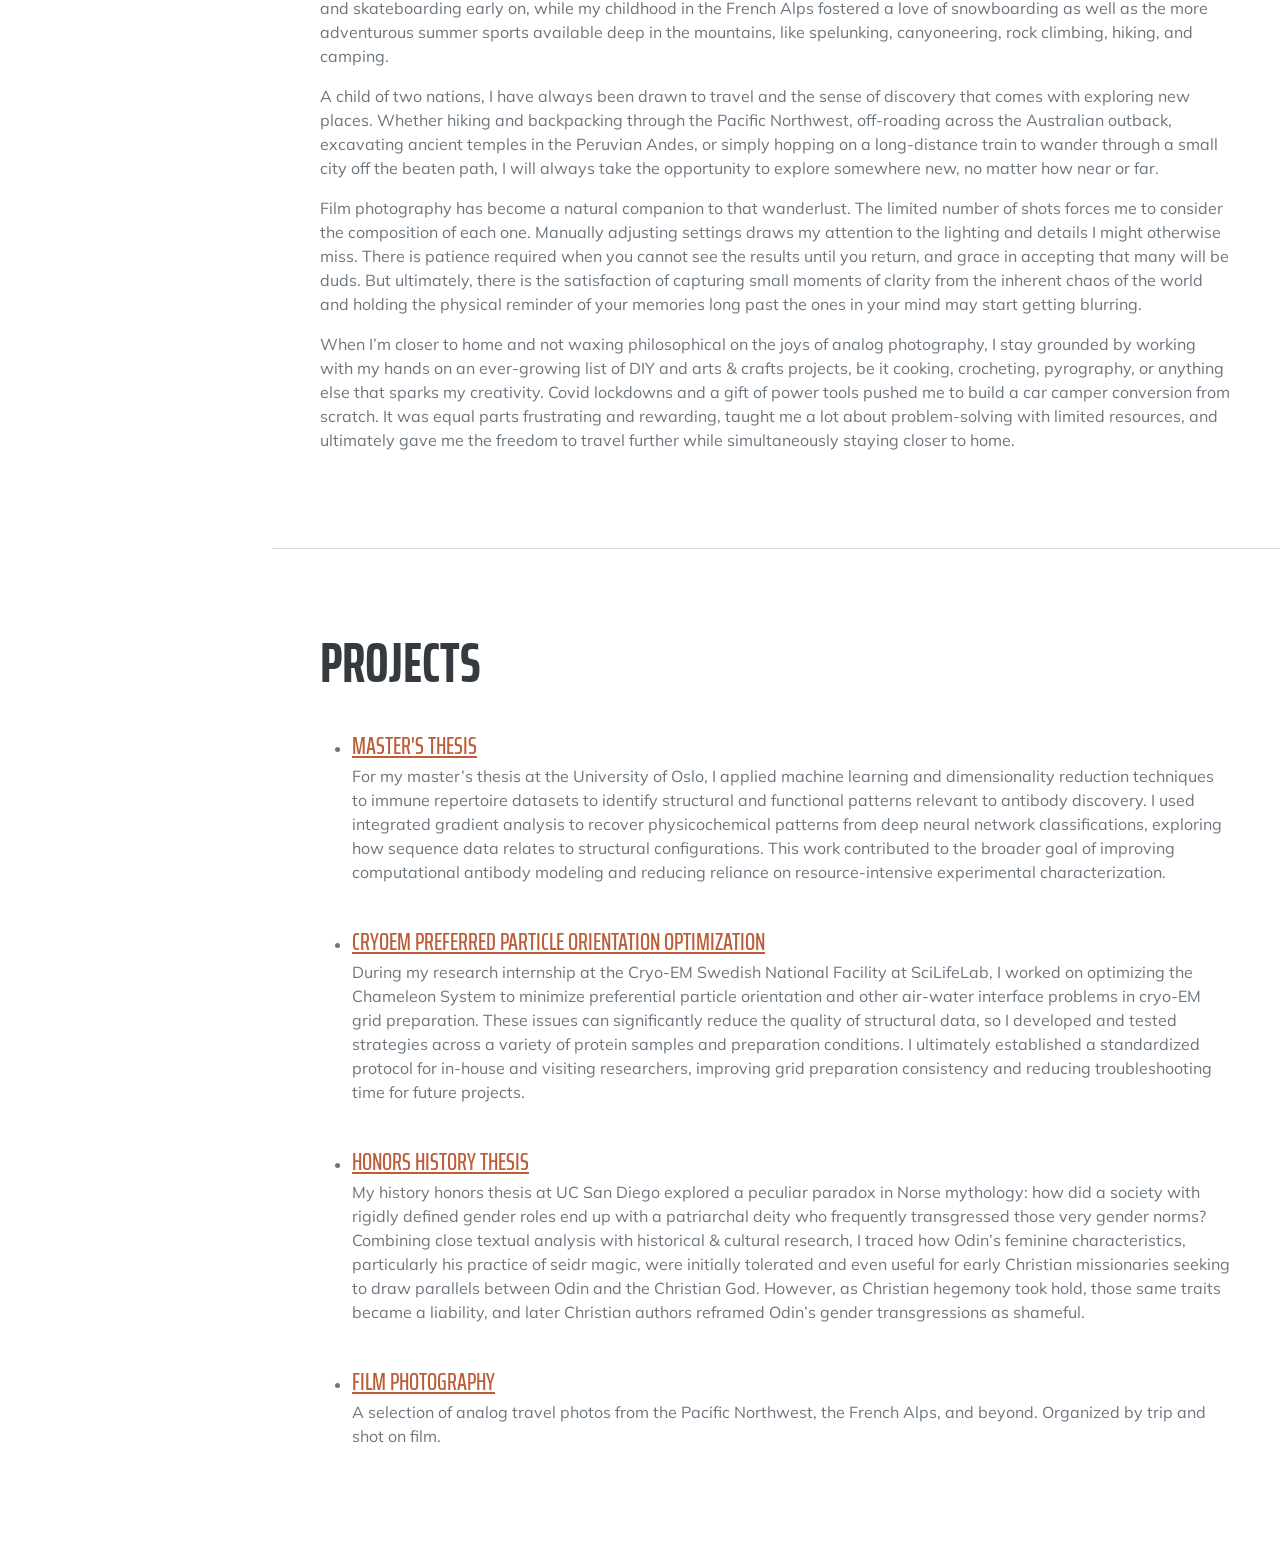
==== commit ae830a7e: "reogranized repo for push of latest photos page for upload" ====
--- a/index.html
+++ b/index.html
@@ -5,7 +5,7 @@
         <meta name="viewport" content="width=device-width, initial-scale=1, shrink-to-fit=no" />
         <meta name="description" content="" />
         <meta name="author" content="" />
-        <title>Isaac G.L. Daviet Resume</title>
+        <title>Isaac G.L. Daviet - Resume</title>
         <link rel="icon" type="image/x-icon" href="assets/img/favicon.ico" />
         <!-- Font Awesome icons (free version)-->
         <script src="https://use.fontawesome.com/releases/v7.0.0/js/all.js" crossorigin="anonymous"></script>
@@ -48,343 +48,346 @@
                         <a href="mailto:isaac.daviet@gmail.com">isaac.daviet@gmail.com</a>
                     </div>
                     <p class="lead mb-5">
-                        Since I was a child, I have always held a deep passion for learning and building. Be it in the humanities, sciences or social sciences, all of my professors and mentors have emphasized the need for an interdisciplinary approach, one that properly recognizes the skills & limitations of each field, in order to even begin to understand this beautifully chaotic universe we find ourselves in. By opening myself to the possibilities present in each field & subfield, I have gained substantial experience in computational immunology, phage display, antibody/protein engineering, biochemistry, protein characterization & structural modeling, flow cytometry, and NGS sequencing. This has led me to becoming biotechnology researcher working at the intersection of experimental and computational biology, a path that allows me to thrive in a variety of both wet-lab/experimental and dry-lab/data analysis domains. 
+                        Master's of Science researcher in biotechnology with extensive hands-on experience in immunology, antibody discovery, protein engineering, and flow cytometry, spanning both experimental and computational biology. Skilled in developing and optimizing assays, workflows, and analysis pipelines across B-cell biology, NGS, and single-cell immune profiling  in fast-paced industry and academic research environments. Demonstrated ability to translate complex biological data into actionable insights through strong experimental design, data analysis, and scientific communication. Additional experience includes extensive development & QC/QA of novel phage display products, AI/LLM model optimization and analysis, and protein structural modeling via x-ray crystallography & cryoEM. Supported by an interdisciplinary academic background in biochemistry, history, and biotechnology, to bring clear writing, critical analysis, and cross-disciplinary collaboration skills to applied research.
+                    </p>
+
+                    <div class="social-icons">
+                        <a title="LinkedIn" class="social-icon" href="http://www.linkedin.com/in/isaac-daviet"><i class="fab fa-linkedin-in"></i></a>
+                        <a title="Github" class="social-icon" href="https://github.com/Idaviet"><i class="fab fa-github"></i></a>
+                        <a title="PDF resume" target = "_blank" class="social-icon" href="assets/projects/resume.pdf"><i class="fa-solid fa-file-pdf"></i></a>
+                        <!-- <a class="social-icon" href="#!"><i class="fab fa-mail"></i></a> -->
+                        <!-- <a class="social-icon" href="#!"><i class="fab fa-facebook-f"></i></a> -->
+                    </div>
+                </div>
+            </section>
+            <hr class="m-0" />
+            <!-- Experience-->
+            <section class="resume-section" id="experience">
+                <div class="resume-section-content">
+                    <h2 class="mb-5">Experience</h2>
+                    <div class="d-flex flex-column flex-md-row justify-content-between mb-5">
+                        <div class="flex-grow-1">
+                            <h3 class="mb-0">Senior Research Associate</h3>
+                            <div class="subheading mb-3">Imprint Labs - New York, NY</div>
+                            <p>
+                                During my time at Imprint Labs, I conducted R&D on B cell analysis  platforms supporting antibody discovery, immune profiling, and autoimmune disease research. I had the opportunity to develop, implement, and optimize immunological assays and B cell antigen tetramer staining workflows, working to improve detection, recovery, specificity, and downstream sequencing performance. I also built and maintained automated pipelines for processing and QC of single-cell and BCR sequencing data, which helped improve reproducibility and reduce turnaround time. One of the aspects I enjoyed most was leading efforts to optimize phylogenetic inference models and develop synthetic BCR sequence validation datasets. Throughout it all, I collaborated closely with both experimental and computational teams to troubleshoot workflows and improve data quality, which gave me valuable experience working at the intersection of wet-lab and bioinformatics.
+                            </p>
+                        </div>
+                        <div class="flex-shrink-0"><span class="text-primary">Oct 2024<br>Apr 2026</span></div>
+                    </div>
+                    <div class="d-flex flex-column flex-md-row justify-content-between mb-5">
+                        <div class="flex-grow-1">
+                            <h3 class="mb-0">Laboratory Technician</h3>
+                            <div class="subheading mb-3">Pelago Biosciences - Stockholm, SVG</div>
+                            <p>
+                                I joined Pelago Biosciences on a part time basis during my master's program, during which I supported drug discovery research using CETSA (cellular thermal shift assays) to assess protein-ligand interactions in cell-based assays. I maintained and prepared mammalian cell lines to support assay execution and reproducibility, and assisted with assay setup, data collection, and documentation in an industry research environment. I also spearheaded the implementation of an electronic lab notebook system in collaboration with IT and lab staff, which gave me valuable experience in improving lab operations and data management practices.
+                            </p>
+                        </div>
+                        <div class="flex-shrink-0"><span class="text-primary">Nov 2022<br>Jun 2024</span></div>
+                    </div>
+                    <div class="d-flex flex-column flex-md-row justify-content-between mb-5">
+                        <div class="flex-grow-1">
+                            <h3 class="mb-0">Research Associate II</h3>
+                            <div class="subheading mb-3">Antibody Design Labs - San Diego, CA</div>
+                            <p>
+                                   After the completion of my bachelors, I joined Antibody Design Labs, a phage display research company that acts as a 'one stop shop' for every aspect of the field including library construction,screening, and bespoke antibody design. While there I lead antibody discovery and engineering through phage display screening, recombinant expression, purification, bioconjugation, characterization, and assay development. I expressed and purified antibodies, nanobodies, and proteins for downstream functional and biophysical characterization, and supported multiple antibody discovery campaigns through assay execution, QC, and data interpretation. My responsibilities also included spearheading development & production of novel phage, plasmid vector & antibody product lines. This role’s focus on quality also allowed me to develop and optimize an in-house bioconjugation protocol that led to improved labeling efficiency for downstream applications, resulting in significant time & cost savings while maximizing scalability and experimental consistency. This role gave me a strong foundation in the full pipeline of antibody engineering, from discovery through production and characterization, as well as the opportunity to develop SOPs and mentor junior researchers.
+                            </p>
+                        </div>
+                        <div class="flex-shrink-0"><span class="text-primary">Jul 2020<br>Jul 2024</span></div>
+                    </div>
+                    <div class="d-flex flex-column flex-md-row justify-content-between mb-4">
+                        <div class="flex-grow-1">
+                            <h3 class="mb-0">Earlier Roles</h3>
+                        </div>
+                    </div>
+
+                    <div class="d-flex flex-column flex-md-row justify-content-between mb-3">
+                        <div class="flex-grow-1">
+                            <div class="subheading mb-0">
+                                <b>Schief Lab, Scripps Research Institute</b> — Lab Technician — <i>San Diego</i>
+                                <span class="d-block small text-muted mt-0">HIV research & vaccine development</span>
+                            </div>
+                        </div>
+                        <div class="flex-shrink-0"><span class="text-primary">2018/19</span></div>
+                    </div>
+                  
+                    <!-- Aurora Biolabs -->
+                    <div class="d-flex flex-column flex-md-row justify-content-between mb-3">
+                        <div class="flex-grow-1">
+                            <div class="subheading mb-0">
+                                <b>Aurora Biolabs</b> — Sales Representative — <i>San Diego</i>
+                                <span class="d-block small text-muted mt-0">Customer relations, marketing, advert design</span>
+                            </div>
+                        </div>
+                        <div class="flex-shrink-0"><span class="text-primary">2018</span></div>
+                    </div>
+
+                    <!-- Unlimited Learning -->
+                    <div class="d-flex flex-column flex-md-row justify-content-between mb-3">
+                        <div class="flex-grow-1">
+                            <div class="subheading mb-0">
+                                <b>Unlimited Learning</b> — Tutor — <i>San Diego</i>
+                                <span class="d-block small text-muted mt-0">high school Biology & History tutoring</span>
+                            </div>
+                        </div>
+                        <div class="flex-shrink-0"><span class="text-primary">2018</span></div>
+                    </div>
+
+                    <!-- Corbett Lab -->
+                    <div class="d-flex flex-column flex-md-row justify-content-between mb-3">
+                        <div class="flex-grow-1">
+                            <div class="subheading mb-0">
+                                <b>Corbett Lab, UCSD</b> — Lab Technician — <i>San Diego</i>
+                                <span class="d-block small text-muted mt-0">Protein purification, x-ray crystallography, molecular biology</span>
+                            </div>
+                        </div>
+                        <div class="flex-shrink-0"><span class="text-primary">2016/18</span></div>
+                    </div>
+
+                    <!-- Sunahara Lab -->
+                    <div class="d-flex flex-column flex-md-row justify-content-between">
+                        <div class="flex-grow-1">
+                            <div class="subheading mb-0">
+                                <b>Sunahara Lab, UCSD</b> — Lab Assistant — <i>San Diego</i>
+                                <span class="d-block small text-muted mt-0">Protein crystalization, proteomics</span>
+                            </div>
+                        </div>
+                        <div class="flex-shrink-0"><span class="text-primary">2015/16</span></div>
+                    </div>
+
+
+
+                            <!-- <p> Lab Technician (HIV vaccine research)</p> -->
+                        </div>
+                        <!-- <div class="flex-shrink-0"><span class="text-primary">September 2008 - June 2010</span></div> -->
+                    </div>
+                </div>
+            </section>
+            <hr class="m-0" />
+            <!-- Education-->
+            <section class="resume-section" id="education">
+                <div class="resume-section-content">
+                    <h2 class="mb-5">Education</h2>
+                    <div class="d-flex flex-column flex-md-row justify-content-between mb-5">
+                        <div class="flex-grow-1">
+                            <h3 class="mb-0">Karolinska Institutet, KTH Royal Institute of Technology & Stockholm University</h3>
+                            <!-- <h4 class="subheading mb-3">Master of Science</h4> -->
+                            <div class="subheading mb-3">M.Sc. of Molecular Techniques in Life Sciences </div>
+                            <p>
+                                This program integrated immunology, bioengineering, bioinformatics, and molecular biology, providing me training across a variety of cutting-edge experimental, computational, and engineering approaches to biomedical research. For my master’s thesis, I applied machine learning and dimensionality reduction to immune repertoire datasets to identify structural and functional patterns relevant to antibody discovery. I also had the opportunity to complete a six-month Cryo-EM research project at the Cryo-EM Swedish National Facility, which gave me hands-on experience with structural biology methods and high-throughput microscopy workflows.
+                            </p>
+                        </div>
+                        <div class="flex-shrink-0"><span class="text-primary">Aug 2022<br>Jun 2024</span></div>
+                    </div>
+                    <div class="d-flex flex-column flex-md-row justify-content-between mb-5">
+                        <div class="flex-grow-1">
+                            <h3 class="mb-0">University of California - San Diego</h3>
+                            <div class="subheading mb-3">B.S. of Biochemistry</div>
+                            <p>
+                                I earned my Bachelor of Science in Biochemistry from UC San Diego, where I received rigorous biochemical training and developed a strong foundation in experimental techniques and research methodologies. My coursework emphasized critical analysis and biochemical techniques, preparing me for the hands-on laboratory work I would go on to pursue. I also had the opportunity to take selected coursework at the Rady School of Management, where I gained exposure to business and management fundamentals that have proven valuable in understanding the broader context of biotechnology and industry research.
+                            </p>
+                        </div>
+                        <div class="flex-shrink-0"><span class="text-primary">Sep 2014<br>Dec 2018</span></div>
+                    </div>                    
+                    <div class="d-flex flex-column flex-md-row justify-content-between mb-5">
+                        <div class="flex-grow-1">
+                            <h3 class="mb-0">University of California - San Diego</h3>
+                            <div class="subheading mb-3">B.A. of History (with Minor in Archaeology)</div>
+                            <p>
+                                Alongside my biochemistry degree, I earned a Bachelor of Arts in History, which was awarded with departmental honors and distinction. This dual degree allowed me to combine rigorous scientific training with advanced research and writing in the humanities. My history coursework emphasized critical analysis, writing, and research methodologies, skills that have proven surprisingly transferable to scientific work. The experience of researching and writing an honors thesis taught me how to synthesize complex information, construct compelling arguments, and communicate ideas clearly, all of which I continue to draw on in my scientific career. I additionally was able to pursue a minor in archaeology, including multiple fieldwork programs.
+                            </p>
+                        </div>
+                        <div class="flex-shrink-0"><span class="text-primary">Sep 2014<br>Dec 2018</span></div>
+                    </div>
+                    <div class="d-flex flex-column flex-md-row justify-content-between">
+                        <div class="flex-grow-1">
+                            <h3 class="mb-1">Additional Academic Experience</h3>
+                            <div class="subheading mb-0"><b>Institute for Field Research,</b> Andahuaylas (Peru) — <i>Sondor Bioarchaeology Fieldwork</i></div>
+                            <div class="subheading mb-0"><b>University of the Aegean,</b> Phocis (Greece) — <i>Kastrouli Archaeology Fieldwork</i> </div>
+                            <div class="subheading mb-0"><b>University of California-Los Angeles,</b> Los Angeles — <i>Sci/Art Lab Program</i></div>
+                        </div>
+                    </div>
+                </div>
+            </section>
+            <hr class="m-0" />
+            <!-- Skills-->
+            <section class="resume-section" id="skills">
+                <div class="resume-section-content">
+                    <h2 class="mb-5">Skills</h2>
+                    <div class="subheading mb-3">Programming Languages</div>
+                    <ul class="list-inline dev-icons">
+
+                        <li class="list-inline-item">
+                            <span title="Python / Jupyter Notebooks">
+                                <i class="fa-brands fa-python"></i>
+                            </span>
+                        </li>
+                        <li class="list-inline-item">
+                            <span title="Git / GitHub">
+                                <i class="fa-brands fa-git"></i>
+                            </span>
+                        </li>
+                        <li class="list-inline-item">
+                            <span title="R / R Studio">
+                                <i class="fa-brands fa-r-project"></i>
+                            </span>
+                        </li>
+                        <li class="list-inline-item">
+                            <span title="HTML5">
+                                <i class="fa-brands fa-html5"></i>
+                            </span>
+                        </li>
+                    </ul>
+                       
+
+                    <div class="subheading mb-3">Operating Systems</div>
+                    <ul class="list-inline dev-icons">
+
+                        <!-- Operating systems -->
+                        <li class="list-inline-item">
+                            <span title="Windows">
+                                <i class="fa-brands fa-windows"></i>
+                            </span>
+                        </li>
+                        <li class="list-inline-item">
+                            <span title="Apple / macOS">
+                                <i class="fa-brands fa-apple"></i>
+                            </span>
+                        </li>
+                        <li class="list-inline-item">
+                            <span title="Linux">
+                                <i class="fa-brands fa-linux"></i>
+                            </span>
+                        </li>
+                        <li class="list-inline-item">
+                            <span title="Ubuntu">
+                                <i class="fa-brands fa-ubuntu"></i>
+                            </span>
+                        </li>
+                        <li class="list-inline-item">
+                            <span title="AWS (Amazon Web Services)">
+                                <i class="fa-brands fa-aws"></i>
+                            </span>
+                        </li>
+                    </ul>
+                        
+                    <div class="subheading mb-0">Software Suites</div>
+                    <ul class="list-inline dev-icons">
+                        <!-- Software Suites -->
+                        <li class="list-inline-item">
+                            <span title="Notion">
+                                <i class="fa-brands fa-notion"></i>
+                            </span>
+                        </li>
+                        <li class="list-inline-item">
+                            <span title="Google Docs / Sheets / Slides">
+                                <i class="fa-brands fa-google-drive"></i>
+                            </span>
+                        </li>
+                        <li class="list-inline-item">
+                            <span title="Microsoft">
+                                <i class="fa-brands fa-microsoft"></i>
+                            </span>
+                        </li>
+                        <li class="list-inline-item">
+                            <span title="Docker">
+                                <i class="fa-brands fa-docker"></i>
+                            </span>
+                        </li>
+                        <li class="list-inline-item">
+                            <span title="Unity">
+                                <i class="fa-brands fa-unity"></i>
+                            </span>
+                        </li>
+                        
+                    </ul>
+                    <br>
+                    
+                    <div class="subheading mb-1">Immunology & Protein Engineering</div>
+                    <ul class="fa-ul mb-0">
+                        <li class="mb-2">
+                            <span class="fa-li"><i class="fa-solid fa-vial-virus"></i></span>
+                             <b>Flow Cytometry & FACS:</b> FlowJo, panel design, optimization & analysis
+                        </li>
+                        <li class="mb-2">
+                            <span class="fa-li"><i class="fa-solid fa-vial-virus"></i></span>
+                              <b>Immunological & Biochemical Assays:</b> ELISA, western blot, monobiotinylation assays
+                        </li>                        
+                        <li class="mb-2">
+                            <span class="fa-li"><i class="fa-solid fa-vial-virus"></i></span>
+                              <b>Mammalian Cell Culture:</b> adherent & suspension cell line maintenance, CRISPr editing, protein expression, single cell isolation & expansion
+                        </li>
+                        <li class="mb-2">
+                            <span class="fa-li"><i class="fa-solid fa-vial-virus"></i></span>
+                              <b>Protein & Antibody Cloning:</b> general microbiology techniques, DNA/RNA purification, vector & primer design, Gibson & golden PCR assembly, phage display library construction & screening 
+                        </li>
+                        <li class="mb-2">
+                            <span class="fa-li"><i class="fa-solid fa-vial-virus"></i></span>
+                              <b>Protein & Antibody Purification:</b> HPLC, FPLC, AKTA systems, high throughput protein G columns, Size Exclusion (SEC), Ion Exchange & Affinity Chromatography,
+                        </li>
+                        <li class="mb-2">
+                            <span class="fa-li"><i class="fa-solid fa-vial-virus"></i></span>
+                              <b>Protein & antibody characterization:</b> SDS PAGE, CryoEM & X-Ray crystallography
+                        </li>                        
+                        <li class="mb-2">
+                            <span class="fa-li"><i class="fa-solid fa-vial-virus"></i></span>
+                              <b>Bioconjugation:</b> chemical & enzymatic biotinylation, streptavidin conjugation, fluorescent tetramer prouction & labelling
+                        </li>
+                    </ul>
+
+                    <br>
+                    <div class="subheading mb-1">NGS & Single Cell Workflows</div>
+                    <ul class="fa-ul mb-0">
+                        <li class="mb-2">
+                            <span class="fa-li"><i class="fa-solid fa-dna"></i></span>
+                             <b>Illumina NGS Sequencing:</b> library prep, NextSeq, data QC, processing & analysis 
+                        </li>
+                        <li class="mb-2">
+                            <span class="fa-li"><i class="fa-solid fa-dna"></i></span>
+                             <b>Sequencing Workflows:</b> phage display libraries, single cell & spatial transcriptomics, B cell receptors (BCR) & Adaptive Immune Receptor Repertoire (AIRR)
+                        </li>
+                    </ul>
+
+                    <br>
+                    <div class="subheading mb-1">Bioinformatics & Data Analysis</div>
+                    <ul class="fa-ul mb-0">
+                        <li class="mb-2">
+                            <span class="fa-li"><i class="fa-solid fa-laptop-code"></i></span>
+                             <b>Proteomics:</b> AlphaFold, PyMol 
+                        </li>
+                        <li class="mb-2">
+                            <span class="fa-li"><i class="fa-solid fa-laptop-code"></i></span>
+                             <b>Genomics & Transcriptomics:</b> genome assembly, variant calling, ORF/gene prediction, orthology detection, Genome Wide Association Studies (GWAS)
+                        </li>
+                        <li class="mb-2">
+                            <span class="fa-li"><i class="fa-solid fa-laptop-code"></i></span>
+                             <b>Biostatistics:</b> search & alignment algorithms, applied phylogenetics, phylogenomics
+                        </li>
+                        <li class="mb-2">
+                            <span class="fa-li"><i class="fa-solid fa-laptop-code"></i></span>
+                             <b>Machine Learning:</b> feature attribution, LLM optimization, dimensionality reduction, database construction & management
+                        </li>
+                        <li class="mb-2">
+                            <span class="fa-li"><i class="fa-solid fa-laptop-code"></i></span>
+                             <b>Miscellaneous:</b> microfluidic design, data visualization, database construction & management
+                        </li>
+
+                    </ul>
+                </div>
+            </section>
+            <hr class="m-0" />
+            <!-- Interests-->
+            <section class="resume-section" id="interests">
+                <div class="resume-section-content">
+                    <h2 class="mb-5">Interests</h2>
+                    <p>
+                        Since I was a child, I have always held a deep passion for learning and building. Be it in the humanities, sciences or social sciences, all of my professional & personal experiences have emphasized the need for an interdisciplinary approach, one that properly recognizes the skills & limitations of each field, in order to even begin to understand this beautifully chaotic universe we find ourselves in. By opening myself to the possibilities present in each field & subfield, I have gained substantial experience in computational immunology, phage display, antibody/protein engineering, biochemistry, protein characterization & structural modeling, flow cytometry, NGS sequencing, and ML/LLM model optimization and output analysis. This has led me to becoming a biotechnology researcher working at the intersection of experimental and computational biology, a path that allows me to thrive in a variety of both wet-lab/experimental and dry-lab/data analysis domains. 
                         <br><br>
                         But no matter how deep I get into the STEM fields, I am never too far from the essential skills my education in the humanities has given me. Whether it be applying the critical thinking and research skills from my honors history thesis, formulating arguments about bioethical concerns, or using the creativity and empathy fostered through archaeological fieldwork, these humanities-trained skills have proven the most universally transferable. Navigating unfamiliar environments and collaborating across cultural boundaries taught me a flexibility that now serves me in any setting, whether working in an international lab or pursuing an interdisciplinary masters in biotechnology.
                         <br><br>
                         It is because of this unique academic and professional journey that I believe science benefits from diverse perspectives, and why I enjoy working with teams that bring together different expertise and ways of thinking. I am always eager to learn new methods, take on challenging problems, and contribute to research that has a meaningful impact. Whether I am at the bench, analyzing data, or collaborating with colleagues across disciplines, I am committed to thoughtful, rigorous, and collaborative science.
-                    </p>
-
-                    <div class="social-icons">
-                        <a title="LinkedIn" class="social-icon" href="http://www.linkedin.com/in/isaac-daviet"><i class="fab fa-linkedin-in"></i></a>
-                        <a title="Github" class="social-icon" href="https://github.com/Idaviet"><i class="fab fa-github"></i></a>
-                        <a title="PDF resume" target = "_blank" class="social-icon" href="assets/projects/260416_Isaac_Daviet_resume_bio&comp.pdf"><i class="fa-solid fa-file-pdf"></i></a>
-                        <!-- <a class="social-icon" href="#!"><i class="fab fa-mail"></i></a> -->
-                        <!-- <a class="social-icon" href="#!"><i class="fab fa-facebook-f"></i></a> -->
-                    </div>
-                </div>
-            </section>
-            <hr class="m-0" />
-            <!-- Experience-->
-            <section class="resume-section" id="experience">
-                <div class="resume-section-content">
-                    <h2 class="mb-5">Experience</h2>
-                    <div class="d-flex flex-column flex-md-row justify-content-between mb-5">
-                        <div class="flex-grow-1">
-                            <h3 class="mb-0">Senior Research Associate</h3>
-                            <div class="subheading mb-3">Imprint Labs - New York, NY</div>
-                            <p>
-                                During my time at Imprint Labs, I conducted R&D on B cell analysis  platforms supporting antibody discovery, immune profiling, and autoimmune disease research. I had the opportunity to develop, implement, and optimize immunological assays and B cell antigen tetramer staining workflows, working to improve detection, recovery, specificity, and downstream sequencing performance. I also built and maintained automated pipelines for processing and QC of single-cell and BCR sequencing data, which helped improve reproducibility and reduce turnaround time. One of the aspects I enjoyed most was leading efforts to optimize phylogenetic inference models and develop synthetic BCR sequence validation datasets. Throughout it all, I collaborated closely with both experimental and computational teams to troubleshoot workflows and improve data quality, which gave me valuable experience working at the intersection of wet-lab and bioinformatics.
-                            </p>
-                        </div>
-                        <div class="flex-shrink-0"><span class="text-primary">Oct 2024<br>Apr 2026</span></div>
-                    </div>
-                    <div class="d-flex flex-column flex-md-row justify-content-between mb-5">
-                        <div class="flex-grow-1">
-                            <h3 class="mb-0">Laboratory Technician</h3>
-                            <div class="subheading mb-3">Pelago Biosciences - Stockholm, SVG</div>
-                            <p>
-                                I joined Pelago Biosciences on a part time basis during my master's program, during which I supported drug discovery research using CETSA (cellular thermal shift assays) to assess protein-ligand interactions in cell-based assays. I maintained and prepared mammalian cell lines to support assay execution and reproducibility, and assisted with assay setup, data collection, and documentation in an industry research environment. I also spearheaded the implementation of an electronic lab notebook system in collaboration with IT and lab staff, which gave me valuable experience in improving lab operations and data management practices.
-                            </p>
-                        </div>
-                        <div class="flex-shrink-0"><span class="text-primary">Nov 2022<br>Jun 2024</span></div>
-                    </div>
-                    <div class="d-flex flex-column flex-md-row justify-content-between mb-5">
-                        <div class="flex-grow-1">
-                            <h3 class="mb-0">Research Associate II</h3>
-                            <div class="subheading mb-3">Antibody Design Labs - San Diego, CA</div>
-                            <p>
-                                   After the completion of my bachelors, I joined Antibody Design Labs, a phage display research company that acts as a 'one stop shop' for every aspect of the field including library construction,screening, and bespoke antibody design. While there I spearheaded antibody discovery and engineering through phage display screening, recombinant expression, purification, bioconjugation, characterization, and assay development. I expressed and purified antibodies, nanobodies, and proteins for downstream functional and biophysical characterization, and supported multiple antibody discovery campaigns through assay execution, QC, and data interpretation. My responsibilities also included spearheading development & production of novel phage, plasmid vector & antibody product lines. This role’s focus on quality also allowed me to develop and optimize an in-house bioconjugation protocol that led to improved labeling efficiency for downstream applications, resulting in significant time & cost savings while maximizing scalability and experimental consistency. This role gave me a strong foundation in the full pipeline of antibody engineering, from discovery through production and characterization, as well as the opportunity to develop SOPs and mentor junior researchers.
-                            </p>
-                        </div>
-                        <div class="flex-shrink-0"><span class="text-primary">Jul 2020<br>Jul 2024</span></div>
-                    </div>
-                    <div class="d-flex flex-column flex-md-row justify-content-between mb-4">
-                        <div class="flex-grow-1">
-                            <h3 class="mb-0">Earlier Roles</h3>
-                        </div>
-                    </div>
-
-                    <div class="d-flex flex-column flex-md-row justify-content-between mb-3">
-                        <div class="flex-grow-1">
-                            <div class="subheading mb-0">
-                                <b>Schief Lab, Scripps Research Institute</b> — Lab Technician — <i>San Diego</i>
-                                <span class="d-block small text-muted mt-0">HIV research & vaccine development</span>
-                            </div>
-                        </div>
-                        <div class="flex-shrink-0"><span class="text-primary">2018/19</span></div>
-                    </div>
-                  
-                    <!-- Aurora Biolabs -->
-                    <div class="d-flex flex-column flex-md-row justify-content-between mb-3">
-                        <div class="flex-grow-1">
-                            <div class="subheading mb-0">
-                                <b>Aurora Biolabs</b> — Sales Representative — <i>San Diego</i>
-                                <span class="d-block small text-muted mt-0">Customer relations, marketing, advert design</span>
-                            </div>
-                        </div>
-                        <div class="flex-shrink-0"><span class="text-primary">2018</span></div>
-                    </div>
-
-                    <!-- Unlimited Learning -->
-                    <div class="d-flex flex-column flex-md-row justify-content-between mb-3">
-                        <div class="flex-grow-1">
-                            <div class="subheading mb-0">
-                                <b>Unlimited Learning</b> — Tutor — <i>San Diego</i>
-                                <span class="d-block small text-muted mt-0">high school Biology & History tutoring</span>
-                            </div>
-                        </div>
-                        <div class="flex-shrink-0"><span class="text-primary">2018</span></div>
-                    </div>
-
-                    <!-- Corbett Lab -->
-                    <div class="d-flex flex-column flex-md-row justify-content-between mb-3">
-                        <div class="flex-grow-1">
-                            <div class="subheading mb-0">
-                                <b>Corbett Lab, UCSD</b> — Lab Technician — <i>San Diego</i>
-                                <span class="d-block small text-muted mt-0">Protein purification, x-ray crystallography, molecular biology</span>
-                            </div>
-                        </div>
-                        <div class="flex-shrink-0"><span class="text-primary">2016/18</span></div>
-                    </div>
-
-                    <!-- Sunahara Lab -->
-                    <div class="d-flex flex-column flex-md-row justify-content-between">
-                        <div class="flex-grow-1">
-                            <div class="subheading mb-0">
-                                <b>Sunahara Lab, UCSD</b> — Lab Assistant — <i>San Diego</i>
-                                <span class="d-block small text-muted mt-0">Protein crystalization, proteomics</span>
-                            </div>
-                        </div>
-                        <div class="flex-shrink-0"><span class="text-primary">2015/16</span></div>
-                    </div>
-
-
-
-                            <!-- <p> Lab Technician (HIV vaccine research)</p> -->
-                        </div>
-                        <!-- <div class="flex-shrink-0"><span class="text-primary">September 2008 - June 2010</span></div> -->
-                    </div>
-                </div>
-            </section>
-            <hr class="m-0" />
-            <!-- Education-->
-            <section class="resume-section" id="education">
-                <div class="resume-section-content">
-                    <h2 class="mb-5">Education</h2>
-                    <div class="d-flex flex-column flex-md-row justify-content-between mb-5">
-                        <div class="flex-grow-1">
-                            <h3 class="mb-0">Karolinska Institutet, KTH Royal Institute of Technology & Stockholm University</h3>
-                            <!-- <h4 class="subheading mb-3">Master of Science</h4> -->
-                            <div class="subheading mb-3">M.Sc. of Molecular Techniques in Life Sciences </div>
-                            <p>
-                                This program integrated immunology, bioengineering, bioinformatics, and molecular biology, providing me training across a variety of cutting-edge experimental, computational, and engineering approaches to biomedical research. For my master’s thesis, I applied machine learning and dimensionality reduction to immune repertoire datasets to identify structural and functional patterns relevant to antibody discovery. I also had the opportunity to complete a six-month Cryo-EM research project at the Cryo-EM Swedish National Facility, which gave me hands-on experience with structural biology methods and high-throughput microscopy workflows.
-                            </p>
-                        </div>
-                        <div class="flex-shrink-0"><span class="text-primary">Aug 2022<br>Jun 2024</span></div>
-                    </div>
-                    <div class="d-flex flex-column flex-md-row justify-content-between mb-5">
-                        <div class="flex-grow-1">
-                            <h3 class="mb-0">University of California - San Diego</h3>
-                            <div class="subheading mb-3">B.S. of Biochemistry</div>
-                            <p>
-                                I earned my Bachelor of Science in Biochemistry from UC San Diego, where I received rigorous biochemical training and developed a strong foundation in experimental techniques and research methodologies. My coursework emphasized critical analysis and biochemical techniques, preparing me for the hands-on laboratory work I would go on to pursue. I also had the opportunity to take selected coursework at the Rady School of Management, where I gained exposure to business and management fundamentals that have proven valuable in understanding the broader context of biotechnology and industry research.
-                            </p>
-                        </div>
-                        <div class="flex-shrink-0"><span class="text-primary">Sep 2014<br>Dec 2018</span></div>
-                    </div>                    
-                    <div class="d-flex flex-column flex-md-row justify-content-between mb-5">
-                        <div class="flex-grow-1">
-                            <h3 class="mb-0">University of California - San Diego</h3>
-                            <div class="subheading mb-3">B.A. of History (with Minor in Archaeology)</div>
-                            <p>
-                                Alongside my biochemistry degree, I earned a Bachelor of Arts in History, which was awarded with departmental honors and distinction. This dual degree allowed me to combine rigorous scientific training with advanced research and writing in the humanities. My history coursework emphasized critical analysis, writing, and research methodologies, skills that have proven surprisingly transferable to scientific work. The experience of researching and writing an honors thesis taught me how to synthesize complex information, construct compelling arguments, and communicate ideas clearly, all of which I continue to draw on in my scientific career. I additionally was able to pursue a minor in archaeology, including multiple fieldwork programs.
-                            </p>
-                        </div>
-                        <div class="flex-shrink-0"><span class="text-primary">Sep 2014<br>Dec 2018</span></div>
-                    </div>
-                    <div class="d-flex flex-column flex-md-row justify-content-between">
-                        <div class="flex-grow-1">
-                            <h3 class="mb-1">Additional Academic Experience</h3>
-                            <div class="subheading mb-0"><b>Institute for Field Research,</b> Andahuaylas (Peru) — <i>Sondor Bioarchaeology Fieldwork</i></div>
-                            <div class="subheading mb-0"><b>University of the Aegean,</b> Phocis (Greece) — <i>Kastrouli Archaeology Fieldwork</i> </div>
-                            <div class="subheading mb-0"><b>University of California-Los Angeles,</b> Los Angeles — <i>Sci/Art Lab Program</i></div>
-                        </div>
-                    </div>
-                </div>
-            </section>
-            <hr class="m-0" />
-            <!-- Skills-->
-            <section class="resume-section" id="skills">
-                <div class="resume-section-content">
-                    <h2 class="mb-5">Skills</h2>
-                    <div class="subheading mb-3">Programming Languages</div>
-                    <ul class="list-inline dev-icons">
-
-                        <li class="list-inline-item">
-                            <span title="Python / Jupyter Notebooks">
-                                <i class="fa-brands fa-python"></i>
-                            </span>
-                        </li>
-                        <li class="list-inline-item">
-                            <span title="Git / GitHub">
-                                <i class="fa-brands fa-git"></i>
-                            </span>
-                        </li>
-                        <li class="list-inline-item">
-                            <span title="R / R Studio">
-                                <i class="fa-brands fa-r-project"></i>
-                            </span>
-                        </li>
-                        <li class="list-inline-item">
-                            <span title="HTML5">
-                                <i class="fa-brands fa-html5"></i>
-                            </span>
-                        </li>
-                    </ul>
-                       
-
-                    <div class="subheading mb-3">Operating Systems</div>
-                    <ul class="list-inline dev-icons">
-
-                        <!-- Operating systems -->
-                        <li class="list-inline-item">
-                            <span title="Windows">
-                                <i class="fa-brands fa-windows"></i>
-                            </span>
-                        </li>
-                        <li class="list-inline-item">
-                            <span title="Apple / macOS">
-                                <i class="fa-brands fa-apple"></i>
-                            </span>
-                        </li>
-                        <li class="list-inline-item">
-                            <span title="Linux">
-                                <i class="fa-brands fa-linux"></i>
-                            </span>
-                        </li>
-                        <li class="list-inline-item">
-                            <span title="Ubuntu">
-                                <i class="fa-brands fa-ubuntu"></i>
-                            </span>
-                        </li>
-                        <li class="list-inline-item">
-                            <span title="AWS (Amazon Web Services)">
-                                <i class="fa-brands fa-aws"></i>
-                            </span>
-                        </li>
-                    </ul>
-                        
-                    <div class="subheading mb-0">Software Suites</div>
-                    <ul class="list-inline dev-icons">
-                        <!-- Software Suites -->
-                        <li class="list-inline-item">
-                            <span title="Notion">
-                                <i class="fa-brands fa-notion"></i>
-                            </span>
-                        </li>
-                        <li class="list-inline-item">
-                            <span title="Google Docs / Sheets / Slides">
-                                <i class="fa-brands fa-google-drive"></i>
-                            </span>
-                        </li>
-                        <li class="list-inline-item">
-                            <span title="Microsoft">
-                                <i class="fa-brands fa-microsoft"></i>
-                            </span>
-                        </li>
-                        <li class="list-inline-item">
-                            <span title="Docker">
-                                <i class="fa-brands fa-docker"></i>
-                            </span>
-                        </li>
-                        <li class="list-inline-item">
-                            <span title="Unity">
-                                <i class="fa-brands fa-unity"></i>
-                            </span>
-                        </li>
-                        
-                    </ul>
-                    <br>
-                    
-                    <div class="subheading mb-1">Immunology & Protein Engineering</div>
-                    <ul class="fa-ul mb-0">
-                        <li class="mb-2">
-                            <span class="fa-li"><i class="fa-solid fa-vial-virus"></i></span>
-                             <b>Flow Cytometry & FACS:</b> FlowJo, panel design, optimization & analysis
-                        </li>
-                        <li class="mb-2">
-                            <span class="fa-li"><i class="fa-solid fa-vial-virus"></i></span>
-                              <b>Immunological & Biochemical Assays:</b> ELISA, western blot, monobiotinylation assays
-                        </li>                        
-                        <li class="mb-2">
-                            <span class="fa-li"><i class="fa-solid fa-vial-virus"></i></span>
-                              <b>Mammalian Cell Culture:</b> adherent & suspension cell line maintenance, CRISPr editing, protein expression, single cell isolation & expansion
-                        </li>
-                        <li class="mb-2">
-                            <span class="fa-li"><i class="fa-solid fa-vial-virus"></i></span>
-                              <b>Protein & Antibody Cloning:</b> general microbiology techniques, DNA/RNA purification, vector & primer design, Gibson & golden PCR assembly, phage display library construction & screening 
-                        </li>
-                        <li class="mb-2">
-                            <span class="fa-li"><i class="fa-solid fa-vial-virus"></i></span>
-                              <b>Protein & Antibody Purification:</b> HPLC, FPLC, AKTA systems, high throughput protein G columns, Size Exclusion (SEC), Ion Exchange & Affinity Chromatography,
-                        </li>
-                        <li class="mb-2">
-                            <span class="fa-li"><i class="fa-solid fa-vial-virus"></i></span>
-                              <b>Protein & antibody characterization:</b> SDS PAGE, CryoEM & X-Ray crystallography
-                        </li>                        
-                        <li class="mb-2">
-                            <span class="fa-li"><i class="fa-solid fa-vial-virus"></i></span>
-                              <b>Bioconjugation:</b> chemical & enzymatic biotinylation, streptavidin conjugation, fluorescent tetramer prouction & labelling
-                        </li>
-                    </ul>
-
-                    <br>
-                    <div class="subheading mb-1">NGS & Single Cell Workflows</div>
-                    <ul class="fa-ul mb-0">
-                        <li class="mb-2">
-                            <span class="fa-li"><i class="fa-solid fa-dna"></i></span>
-                             <b>Illumina NGS Sequencing:</b> library prep, NextSeq, data QC, processing & analysis 
-                        </li>
-                        <li class="mb-2">
-                            <span class="fa-li"><i class="fa-solid fa-dna"></i></span>
-                             <b>Sequencing Workflows:</b> phage display libraries, single cell & spatial transcriptomics, B cell receptors (BCR) & Adaptive Immune Receptor Repertoire (AIRR)
-                        </li>
-                    </ul>
-
-                    <br>
-                    <div class="subheading mb-1">Bioinformatics & Data Analysis</div>
-                    <ul class="fa-ul mb-0">
-                        <li class="mb-2">
-                            <span class="fa-li"><i class="fa-solid fa-laptop-code"></i></span>
-                             <b>Proteomics:</b> AlphaFold, PyMol 
-                        </li>
-                        <li class="mb-2">
-                            <span class="fa-li"><i class="fa-solid fa-laptop-code"></i></span>
-                             <b>Genomics & Transcriptomics:</b> genome assembly, variant calling, ORF/gene prediction, orthology detection, Genome Wide Association Studies (GWAS)
-                        </li>
-                        <li class="mb-2">
-                            <span class="fa-li"><i class="fa-solid fa-laptop-code"></i></span>
-                             <b>Biostatistics:</b> search & alignment algorithms, applied phylogenetics, phylogenomics
-                        </li>
-                        <li class="mb-2">
-                            <span class="fa-li"><i class="fa-solid fa-laptop-code"></i></span>
-                             <b>Machine Learning:</b> feature attribution, LLM optimization, dimensionality reduction, database construction & management
-                        </li>
-                        <li class="mb-2">
-                            <span class="fa-li"><i class="fa-solid fa-laptop-code"></i></span>
-                             <b>Miscellaneous:</b> microfluidic design, data visualization, database construction & management
-                        </li>
-
-                    </ul>
-                </div>
-            </section>
-            <hr class="m-0" />
-            <!-- Interests-->
-            <section class="resume-section" id="interests">
-                <div class="resume-section-content">
-                    <h2 class="mb-5">Interests</h2>
-                    <p>
+                        <br><br>
+
                         Outside of science, my life is a mix of creativity, movement, and exploration. A near-native Californian, I picked up surfing and skateboarding early on, while my childhood in the French Alps fostered a love of snowboarding as well as the more adventurous summer sports available deep in the mountains, like spelunking, canyoneering, rock climbing, hiking, and camping.
                     </p>
                     <p>
@@ -394,7 +397,7 @@
                         Film photography has become a natural companion to that wanderlust. The limited number of shots forces me to consider the composition of each one. Manually adjusting settings draws my attention to the lighting and details I might otherwise miss. There is patience required when you cannot see the results until you return, and grace in accepting that many will be duds. But ultimately, there is the satisfaction of capturing small moments of clarity from the inherent chaos of the world and holding the physical reminder of your memories long past the ones in your mind may start getting blurring.
                     </p>
                     <p>
-                        When I’m closer to home and not waxing philosophical on the joys of analog photography, I stay grounded by working with my hands on an ever-growing list of DIY and arts and crafts projects, be it cooking, crocheting, pyrography, or anything else that sparks my creativity. Covid lockdowns and a gift of power tools pushed me to build a car camper conversion from scratch. It was equal parts frustrating and rewarding, taught me a lot about problem-solving with limited resources, and ultimately gave me the freedom to travel further while simultaneously staying closer to home.
+                        When I’m closer to home and not waxing philosophical on the joys of analog photography, I stay grounded by working with my hands on an ever-growing list of DIY and arts & crafts projects, be it cooking, crocheting, pyrography, or anything else that sparks my creativity. Covid lockdowns and a gift of power tools pushed me to build a car camper conversion from scratch. It was equal parts frustrating and rewarding, taught me a lot about problem-solving with limited resources, and ultimately gave me the freedom to travel further while simultaneously staying closer to home.
                     </p>
                 </div>
             </section>
@@ -433,7 +436,7 @@
                                 My history honors thesis at UC San Diego explored a peculiar paradox in Norse mythology: how did a society with rigidly defined gender roles end up with a patriarchal deity who frequently transgressed those very gender norms? Combining close textual analysis with historical & cultural research, I traced how Odin’s feminine characteristics, particularly his practice of seidr magic, were initially tolerated and even useful for early Christian missionaries seeking to draw parallels between Odin and the Christian God. However, as Christian hegemony took hold, those same traits became a liability, and later Christian authors reframed Odin’s gender transgressions as shameful.
                             </p>
                         </li>
-                        <!-- <br>
+                        <br>
                         <li>
                             <span class="fa-li"><i class="fa-solid fa-camera-retro"></i></span>
                             <a class="subheading mb-1" href="photos.html">
@@ -441,7 +444,7 @@
                             <p>
                                 A selection of analog travel photos from the Pacific Northwest, the French Alps, and beyond. Organized by trip and shot on film.                        
                             </p>
-                        </li> -->
+                        </li>
 
                     </ul>
 
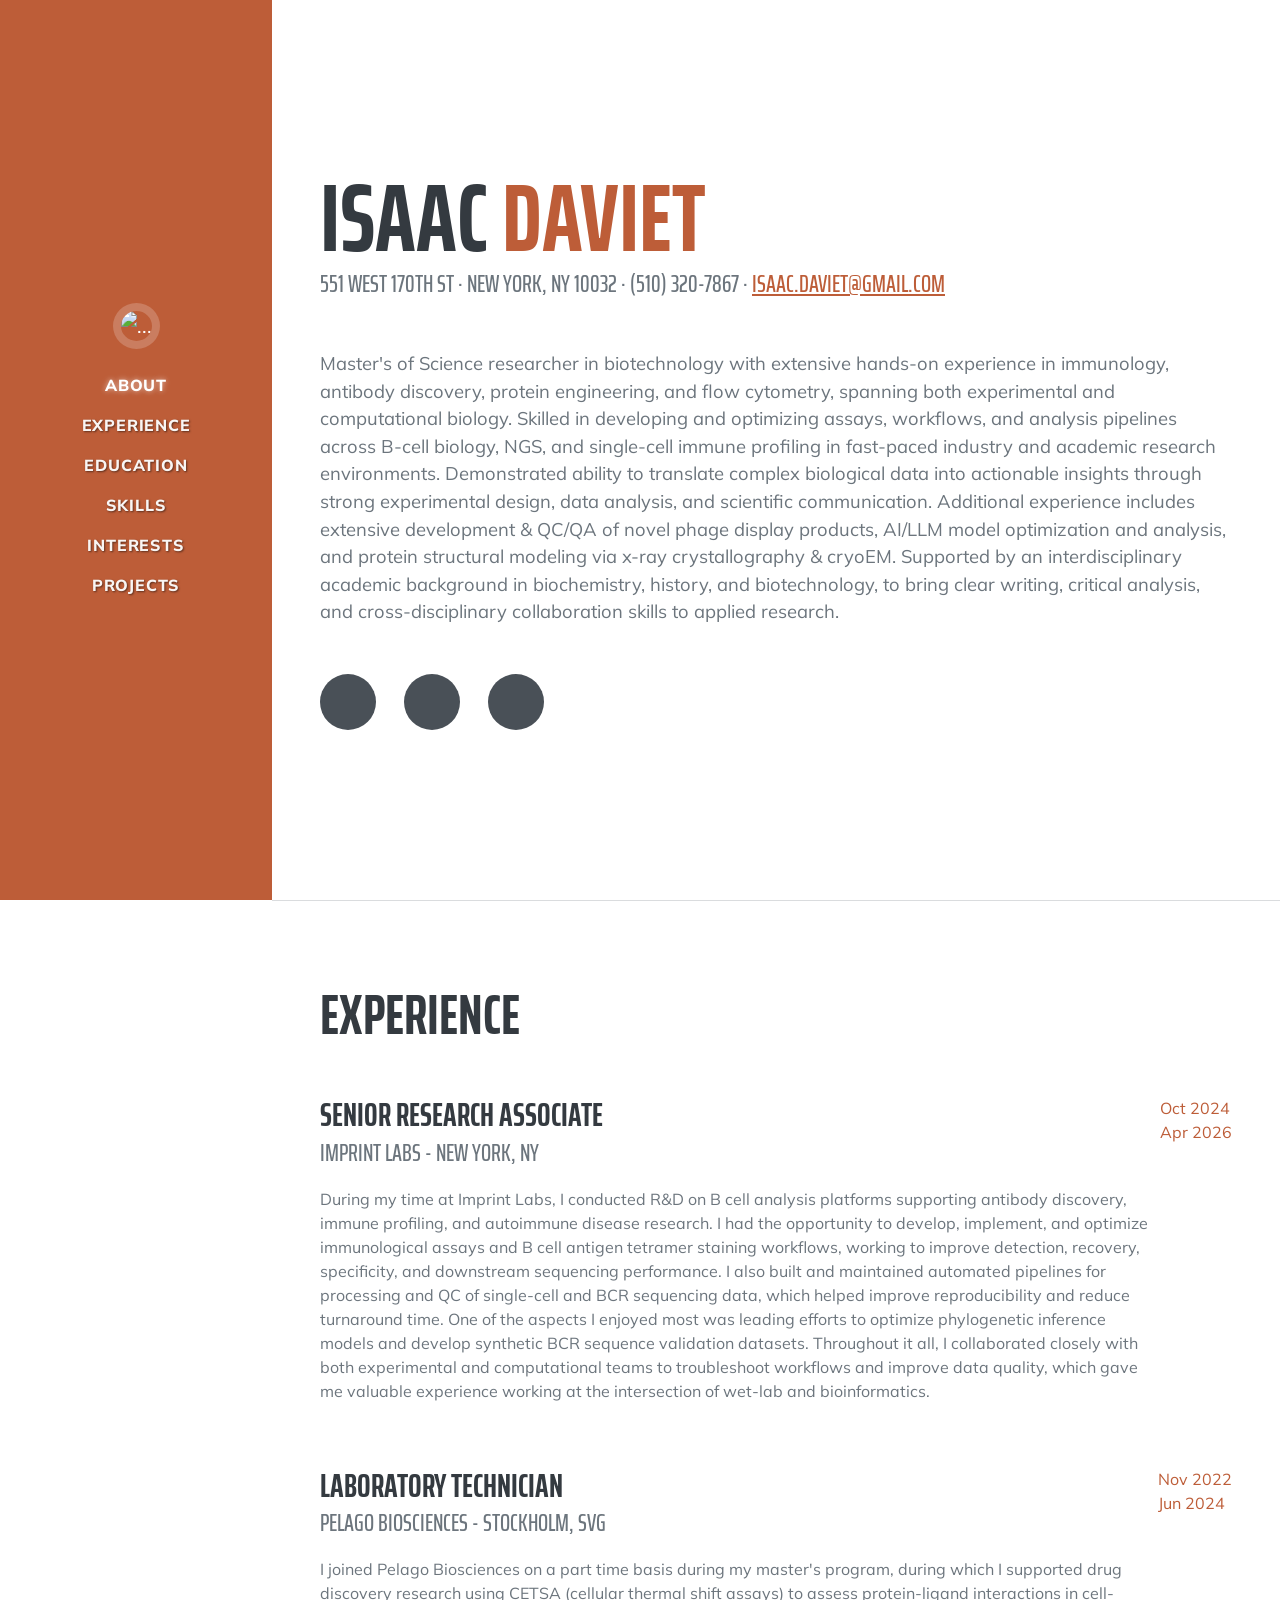
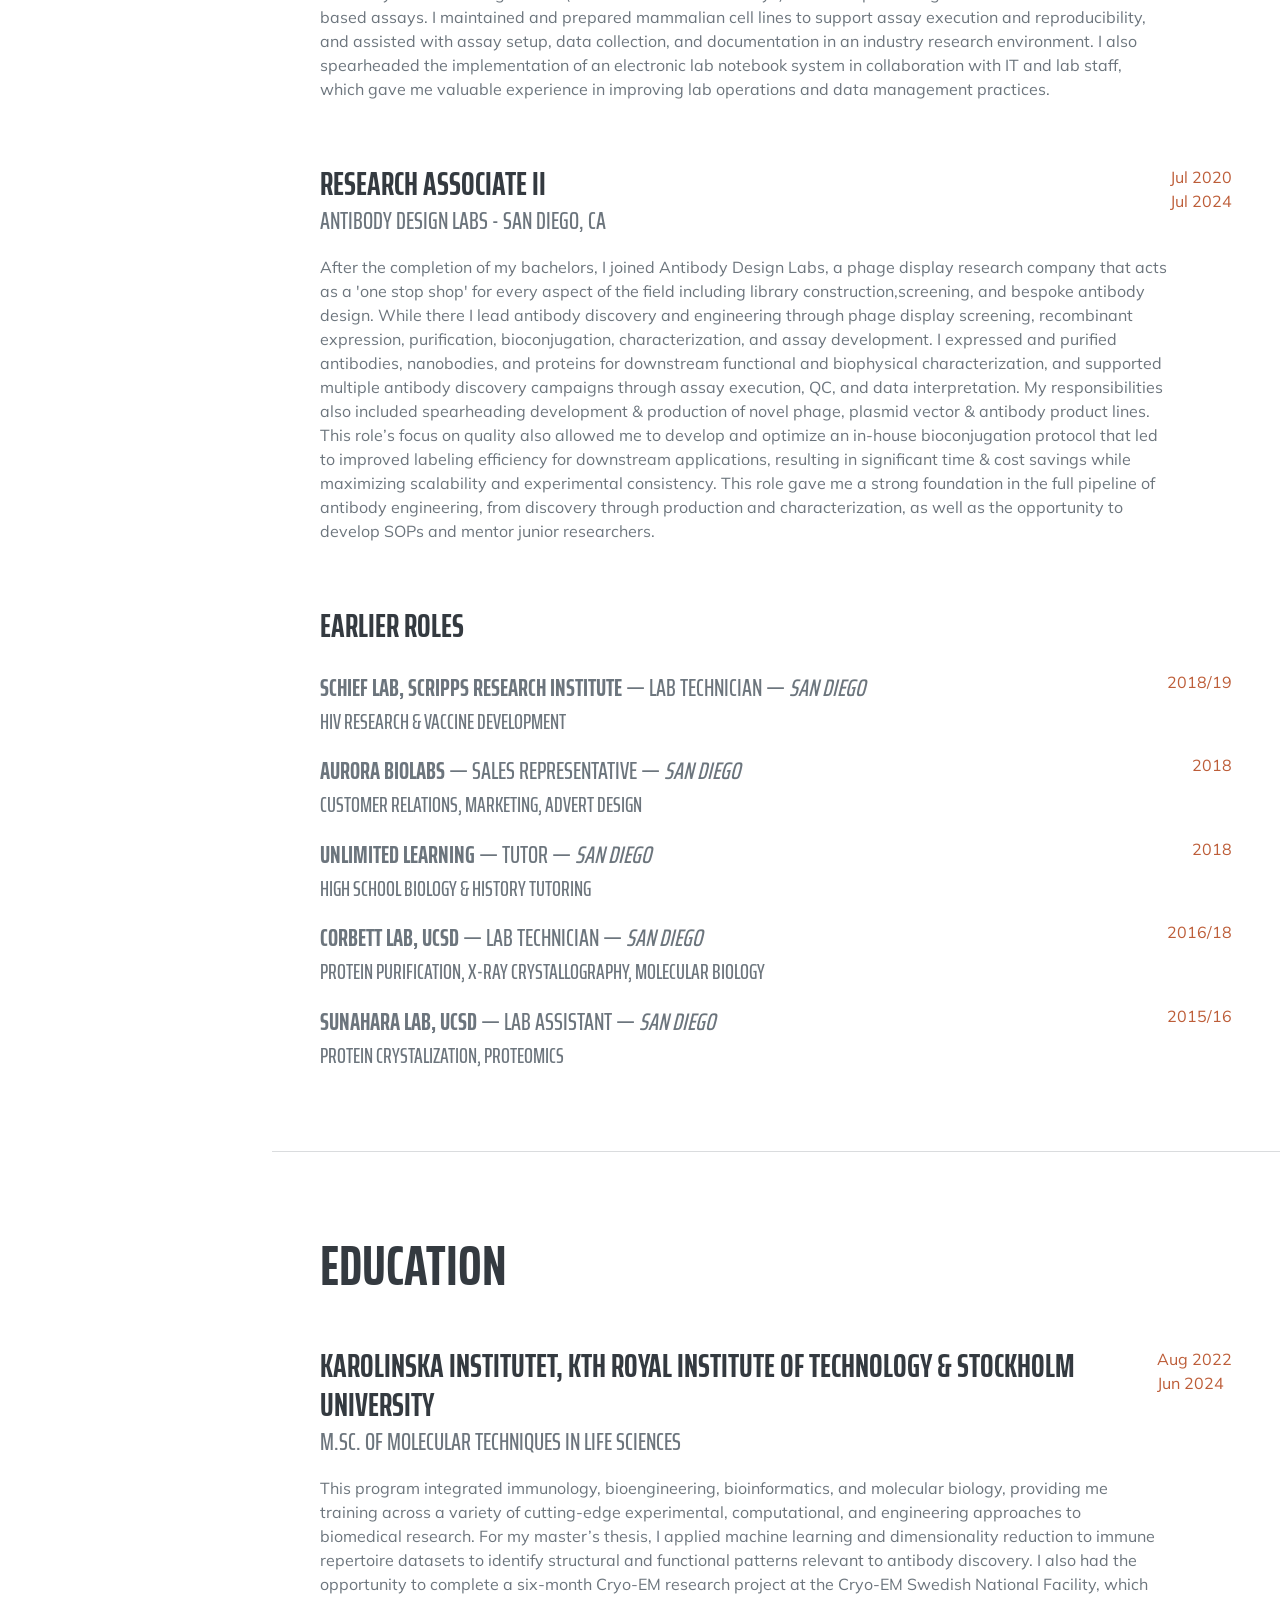
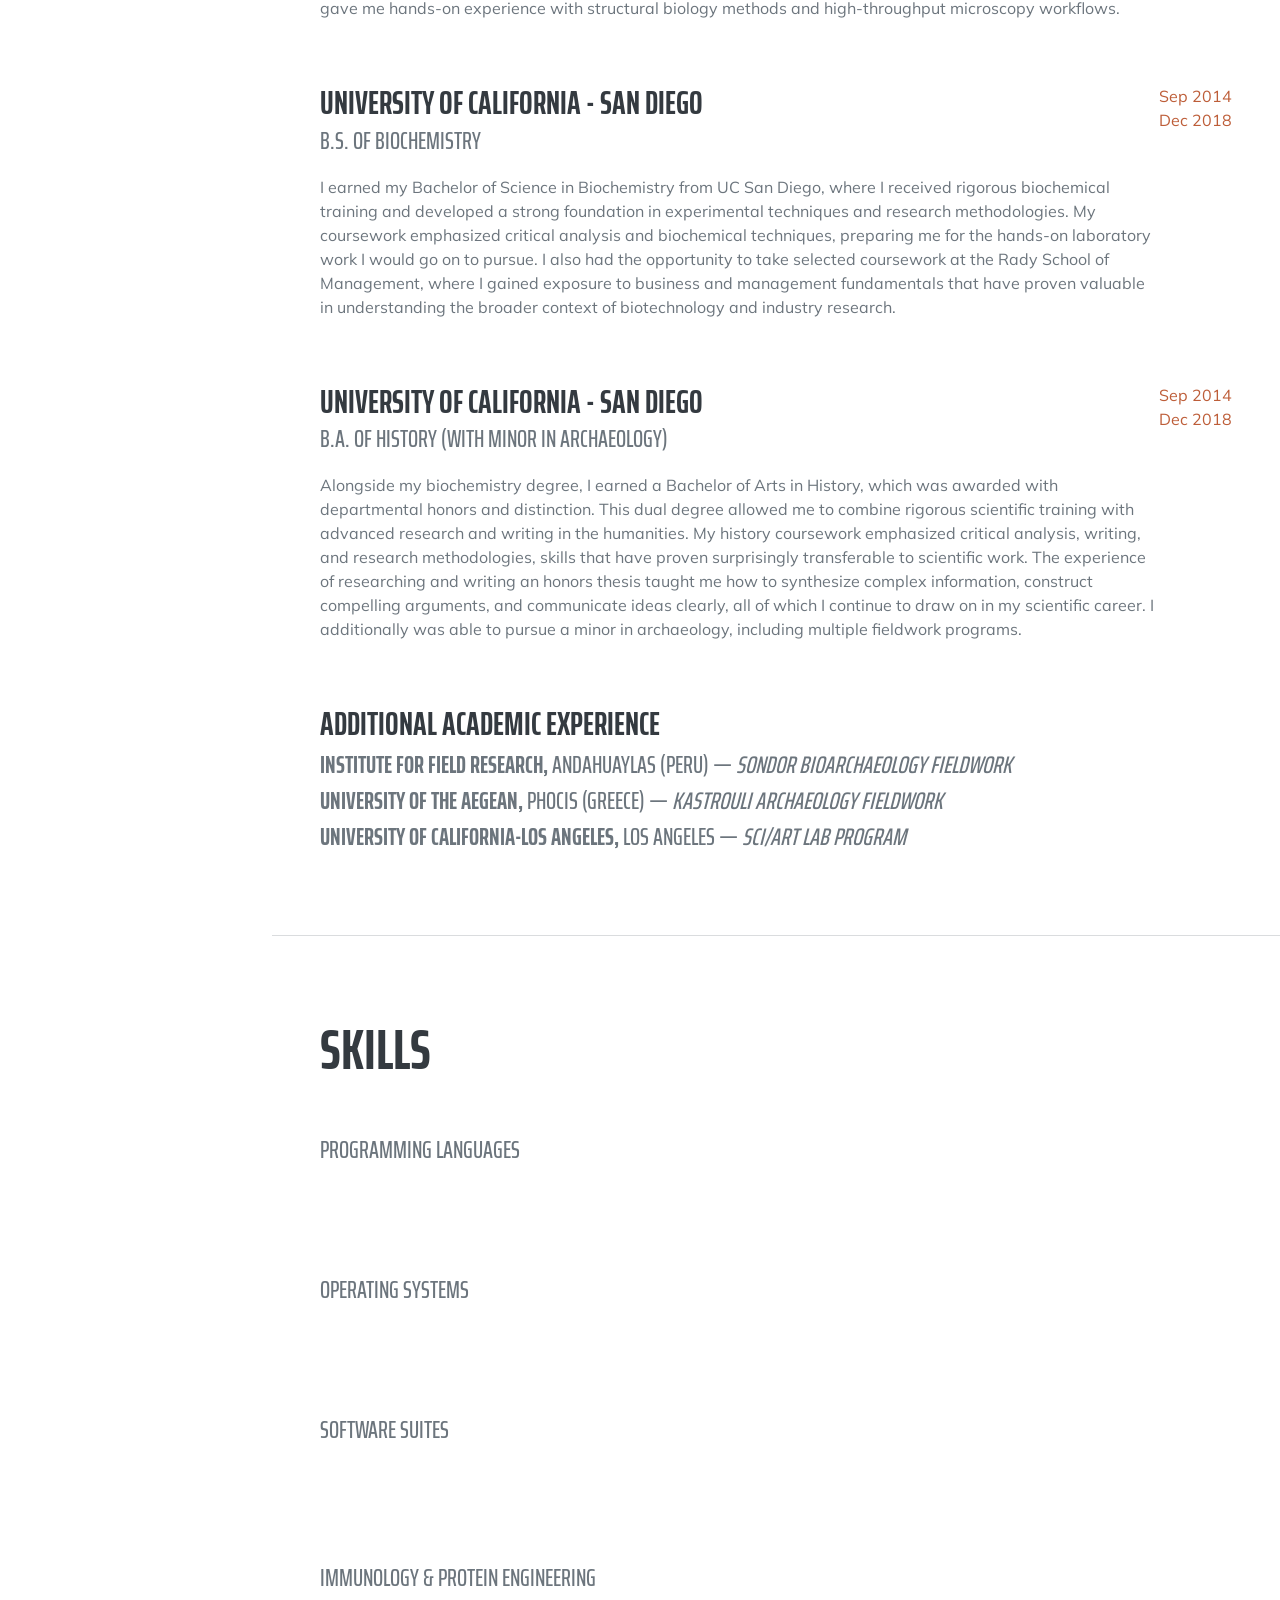
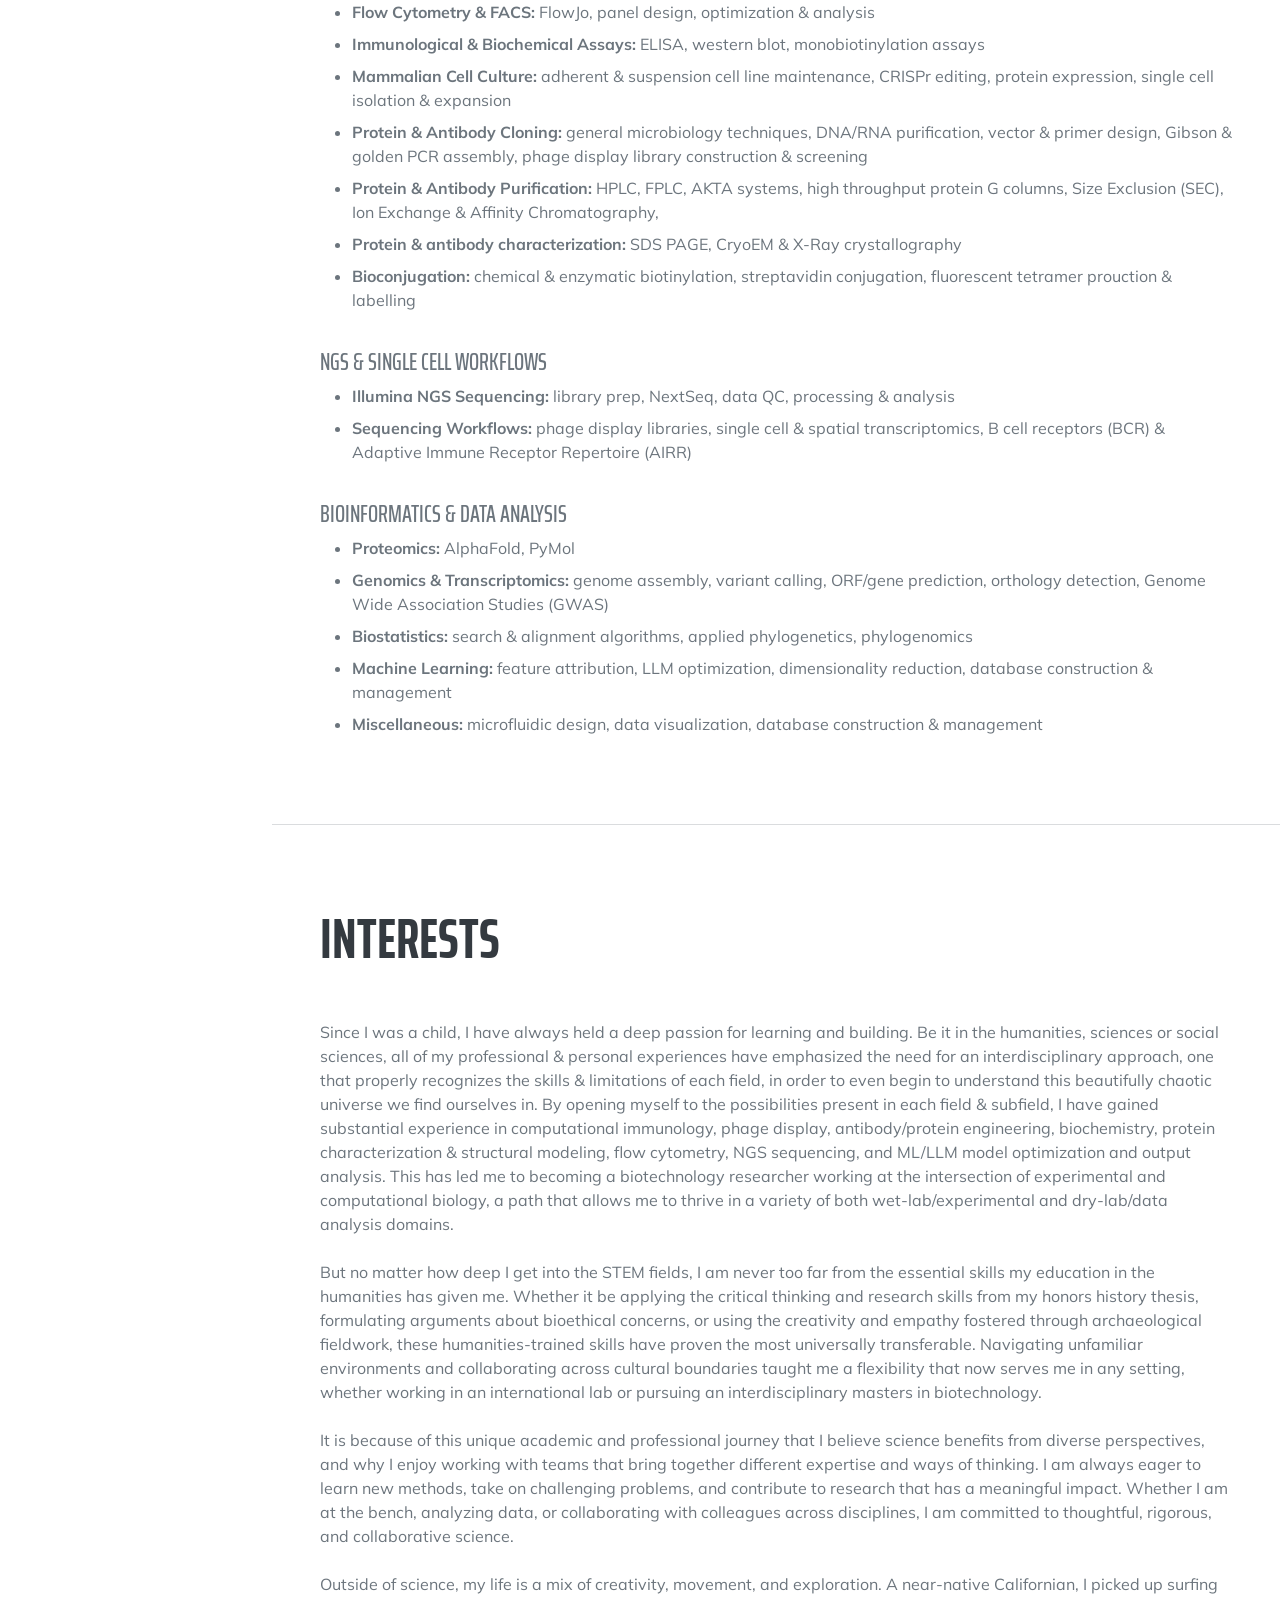
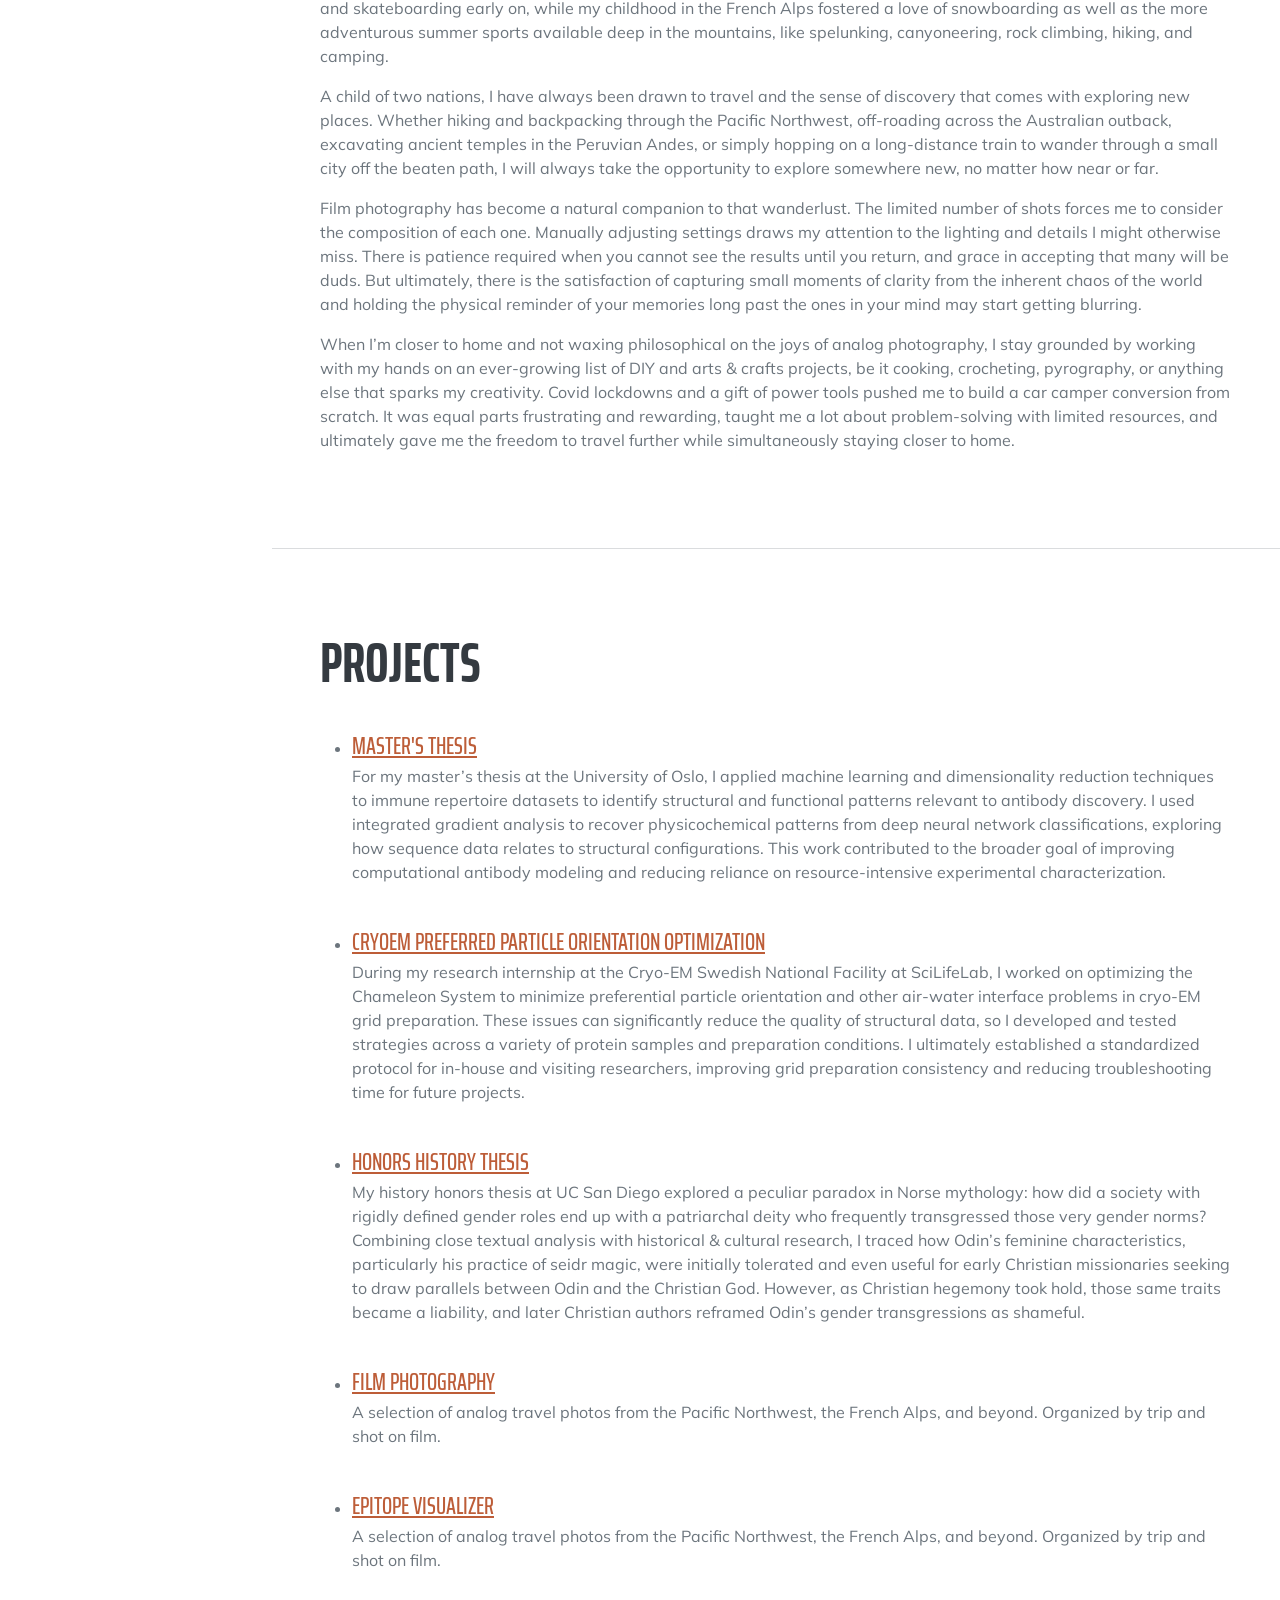
==== commit ec69c76e: "working through issues uploading default iedb csv" ====
--- a/index.html
+++ b/index.html
@@ -445,6 +445,16 @@
                                 A selection of analog travel photos from the Pacific Northwest, the French Alps, and beyond. Organized by trip and shot on film.                        
                             </p>
                         </li>
+                        <br>
+                        <li>
+                            <span class="fa-li"><i class="fa-solid fa-microscope"></i></span>
+                            <a class="subheading mb-1" href="pymol.html">
+                            Epitope Visualizer </a>
+                            <p>
+                                A selection of analog travel photos from the Pacific Northwest, the French Alps, and beyond. Organized by trip and shot on film.                        
+                            </p>
+                        </li>
+
 
                     </ul>
 
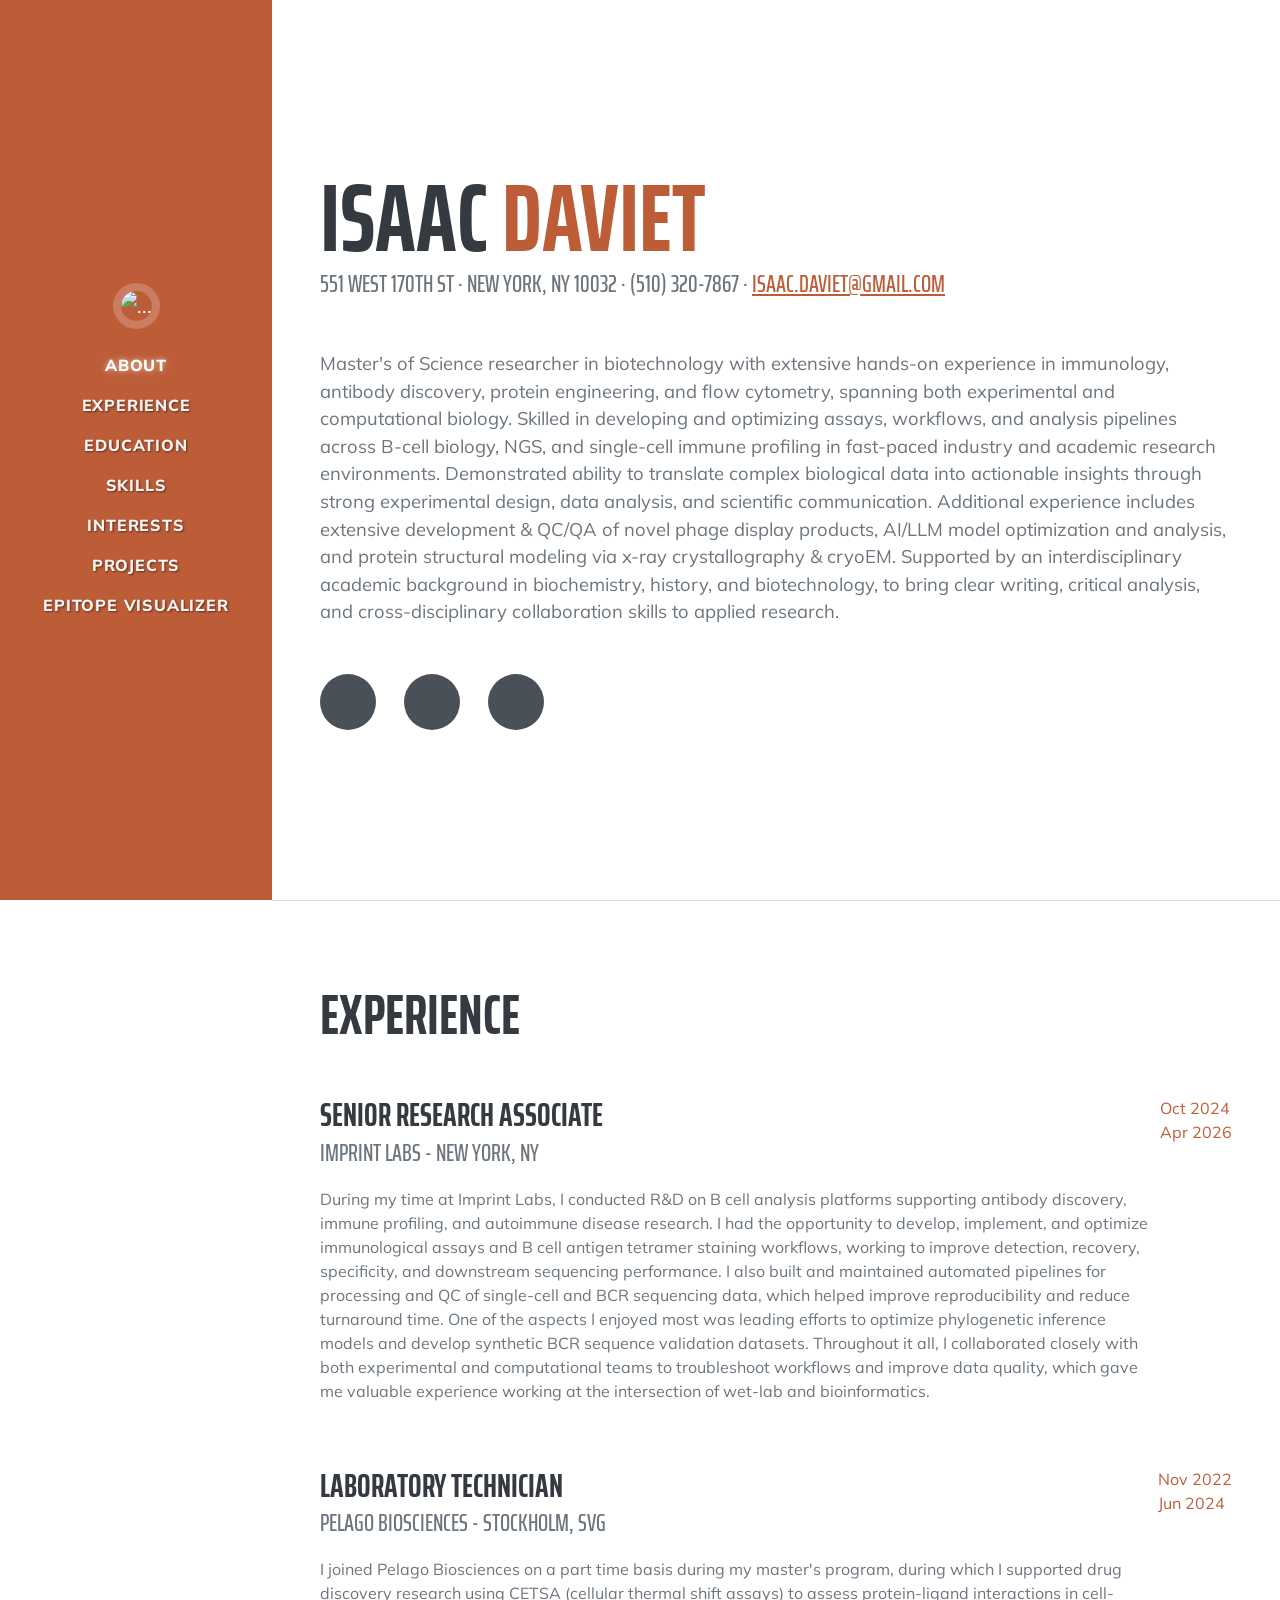
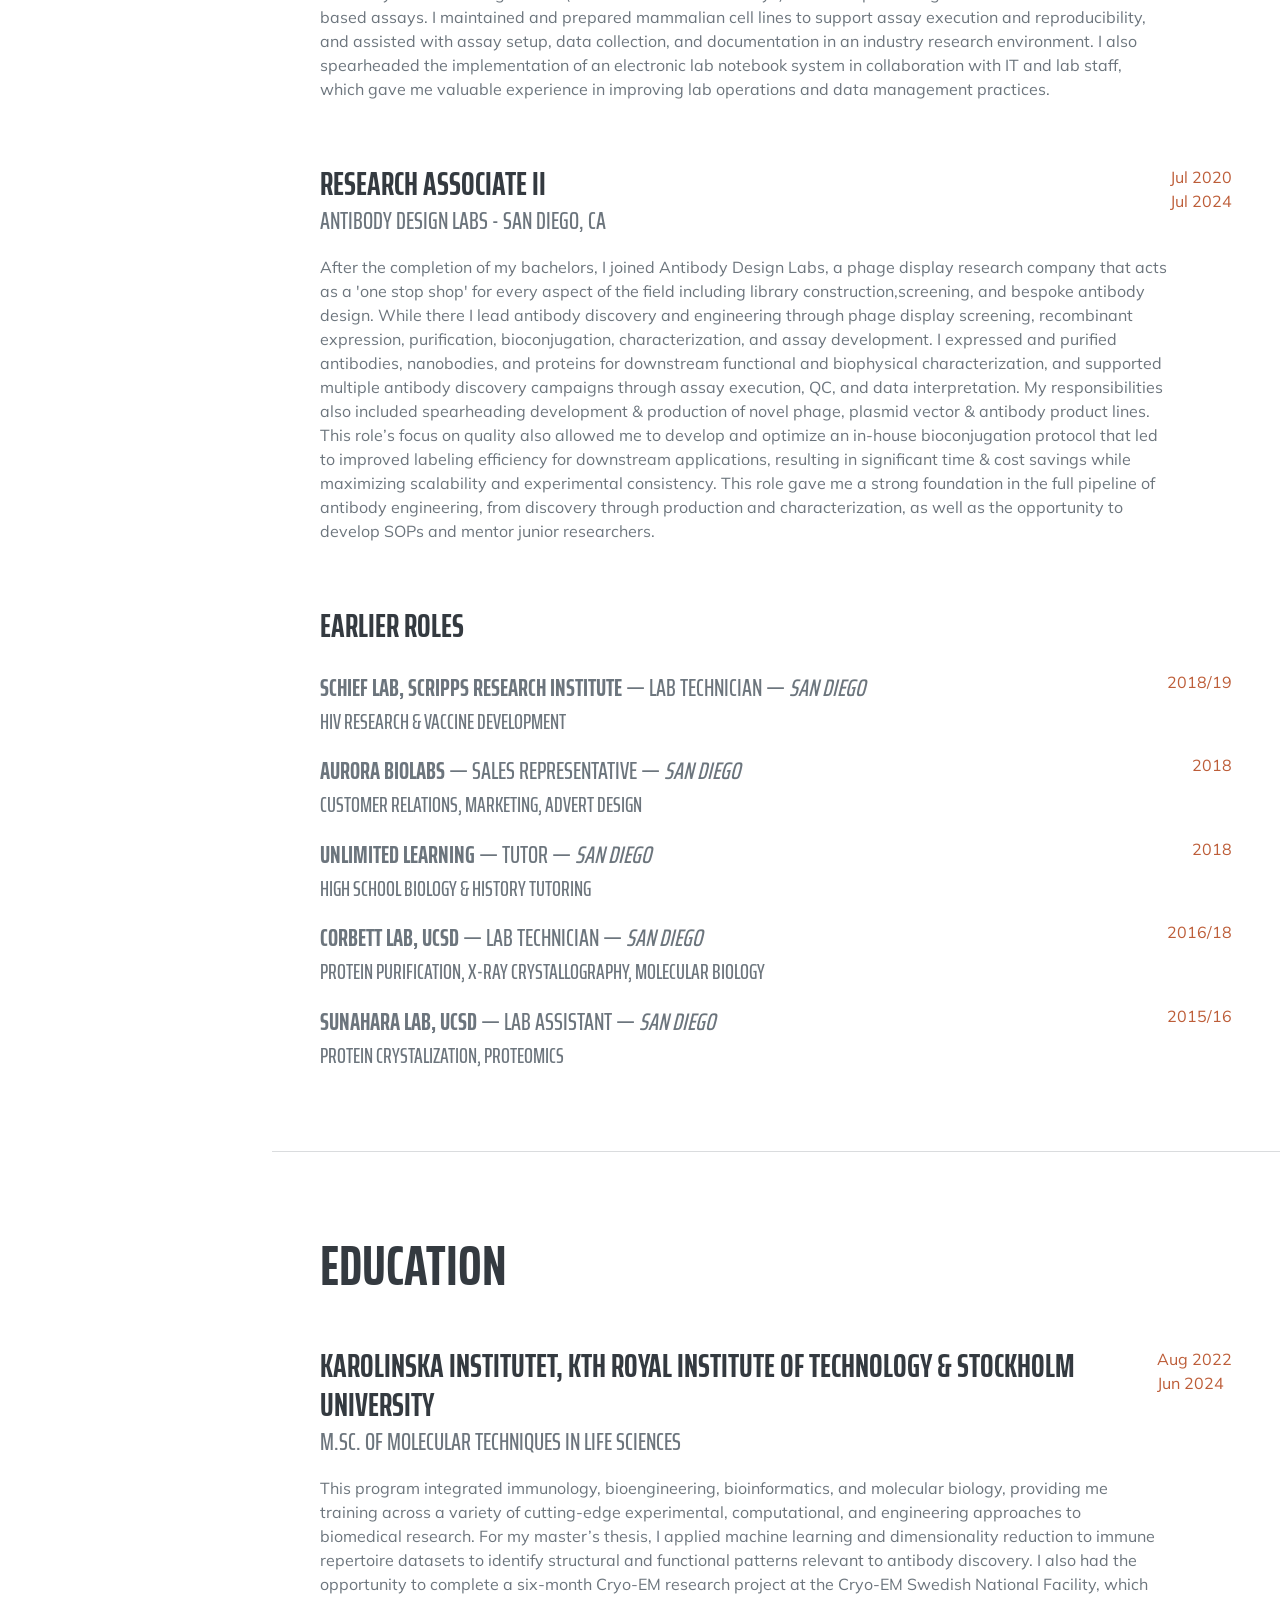
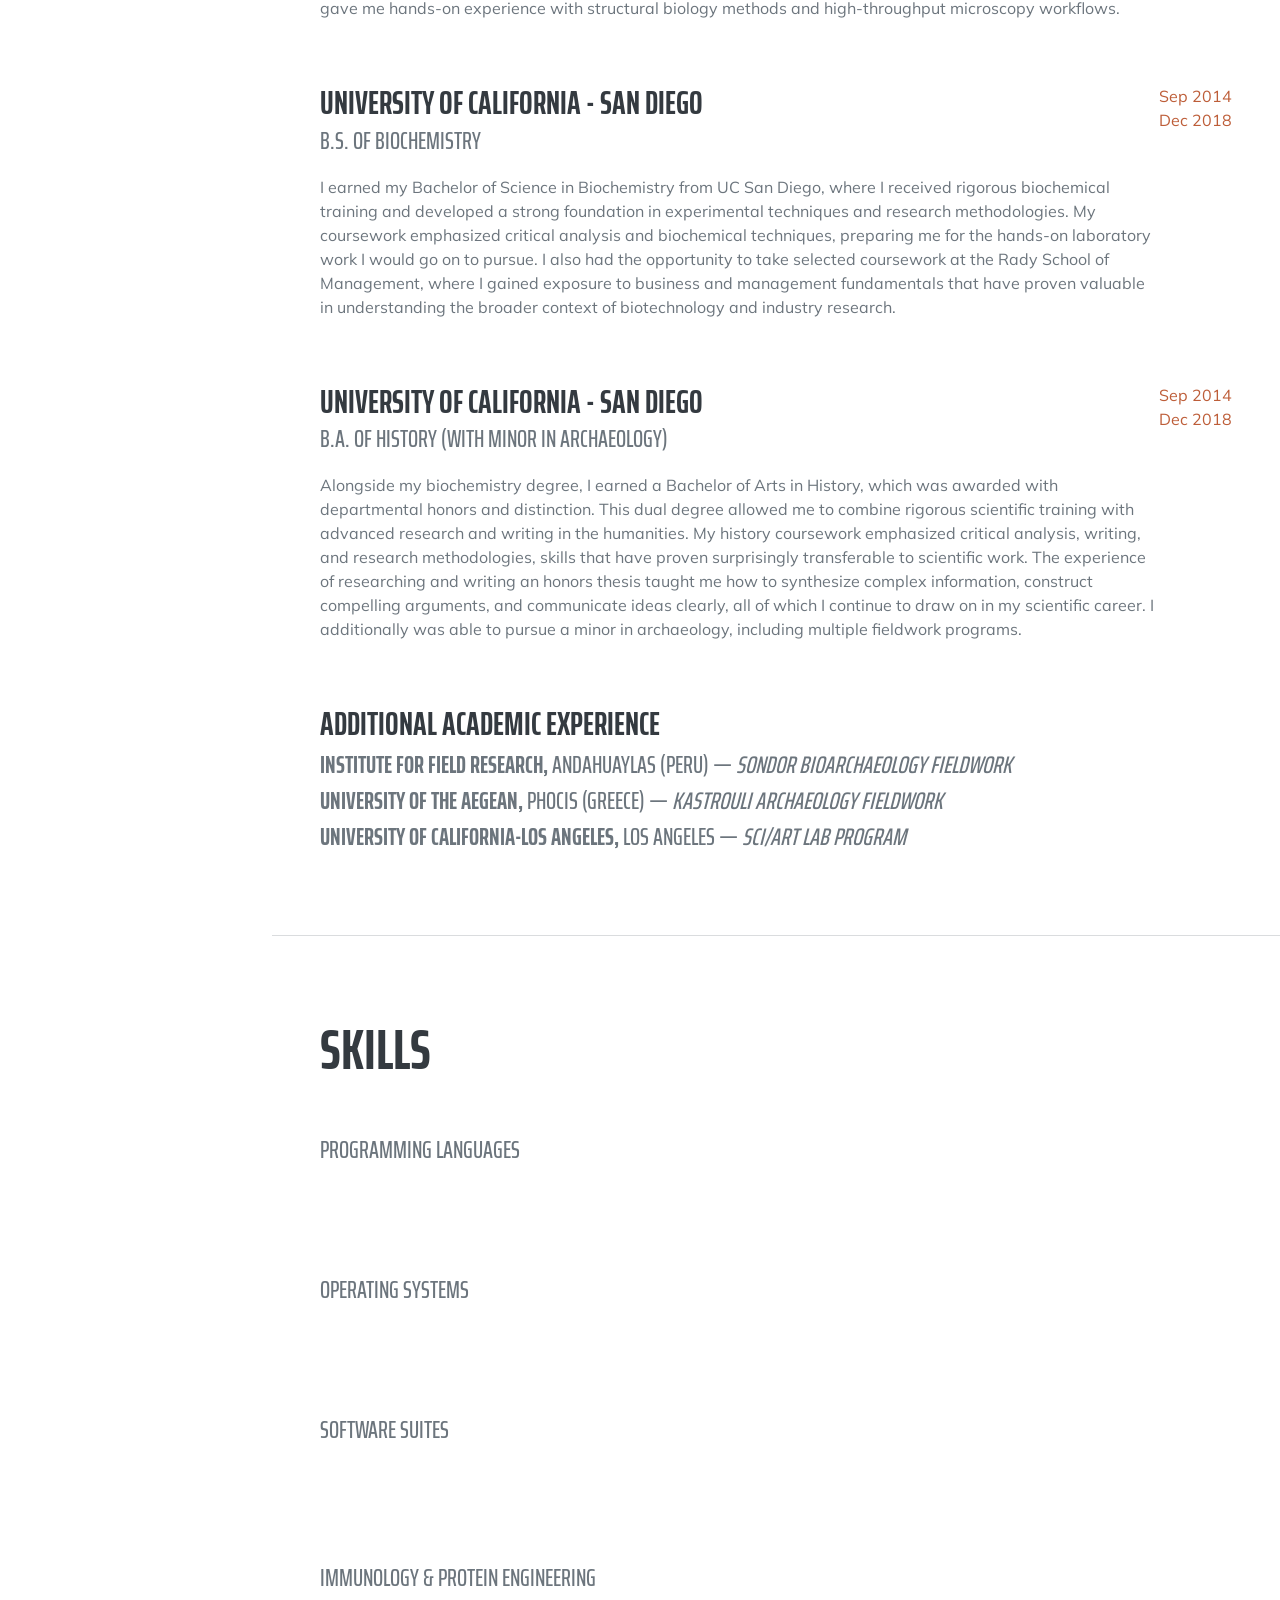
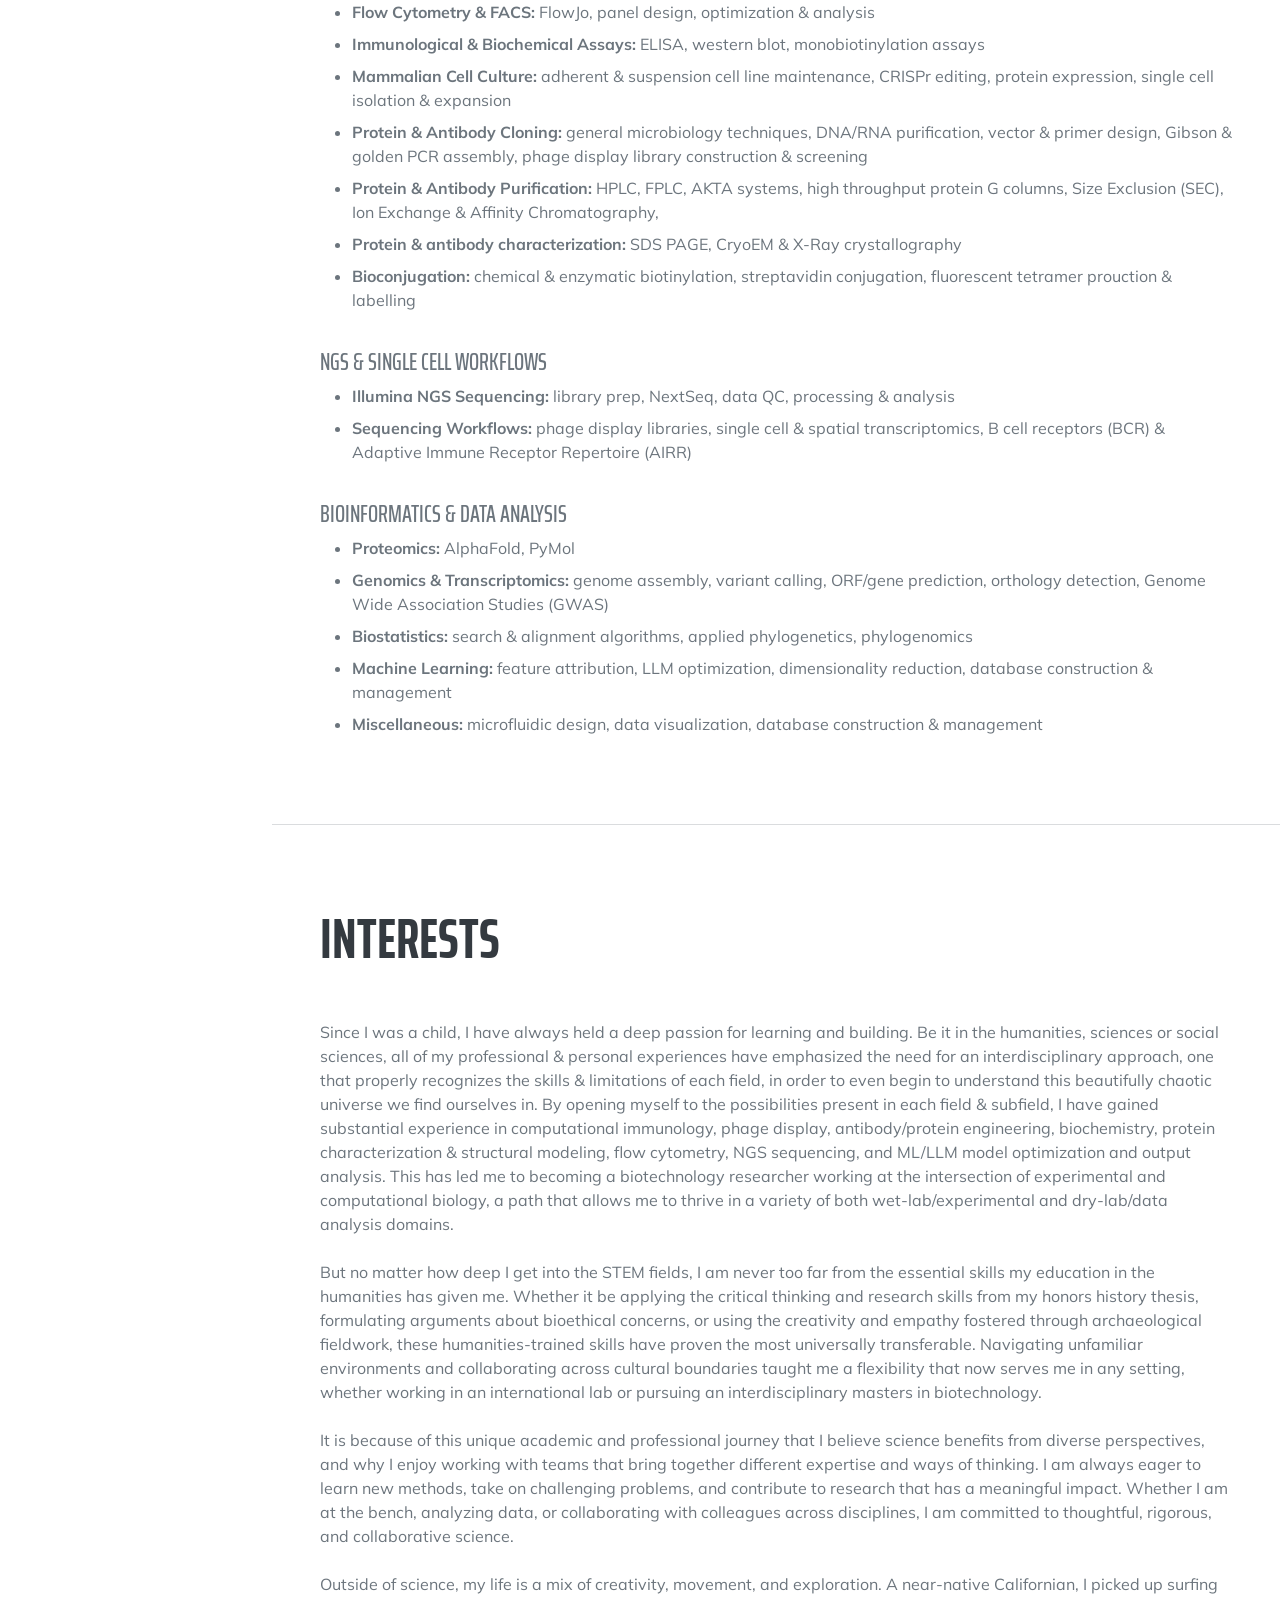
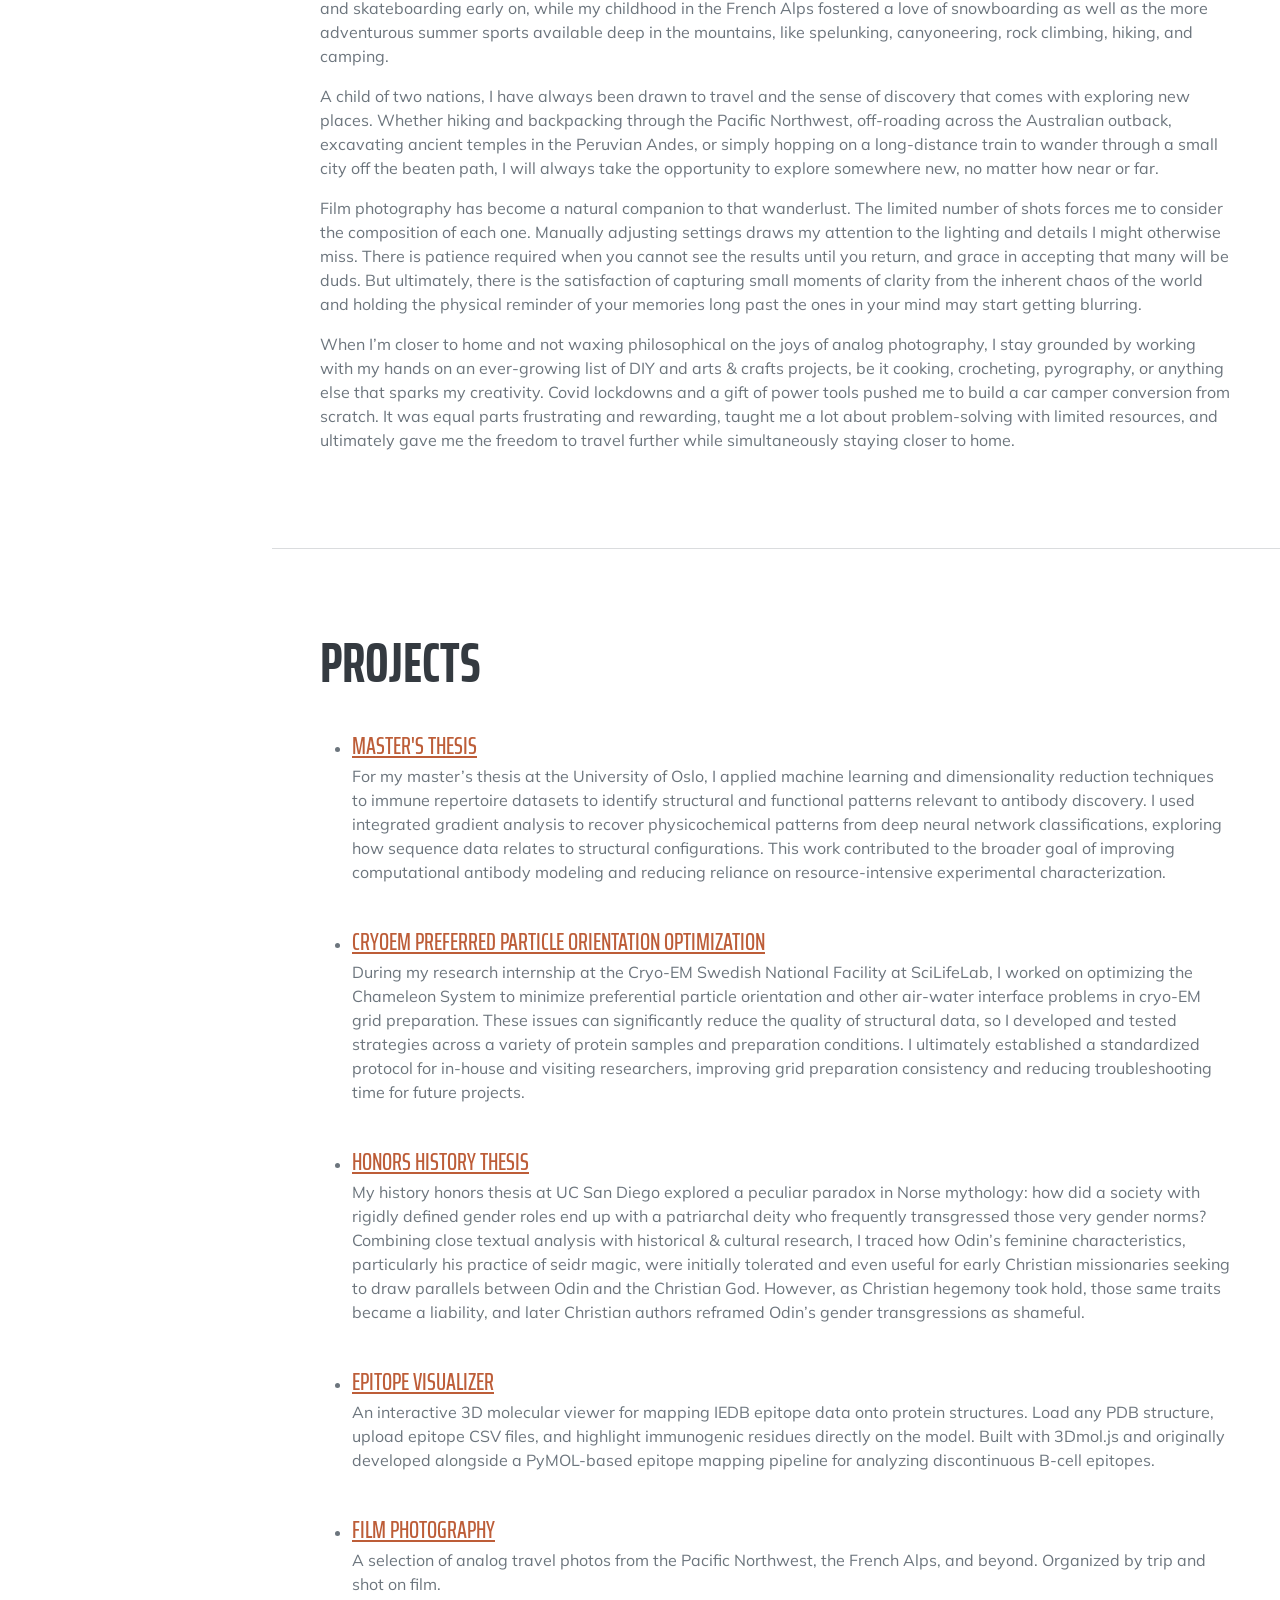
==== commit e5d433cd: "finished epitope visualizer, ready for merging and publication" ====
--- a/index.html
+++ b/index.html
@@ -31,6 +31,7 @@
                     <li class="nav-item"><a class="nav-link js-scroll-trigger" href="#skills">Skills</a></li>
                     <li class="nav-item"><a class="nav-link js-scroll-trigger" href="#interests">Interests</a></li>
                     <li class="nav-item"><a class="nav-link js-scroll-trigger" href="#projects">Projects</a></li>
+                    <li class="nav-item"><a class="nav-link js-scroll-trigger" href="epitope_vis.html">Epitope Visualizer</a></li>
                 </ul>
             </div>
         </nav>
@@ -438,6 +439,18 @@
                         </li>
                         <br>
                         <li>
+                            <span class="fa-li"><i class="fa-solid fa-microscope"></i></span>
+                            <a class="subheading mb-1" href="pymol.html">
+                            Epitope Visualizer </a>
+                            <p>
+                                An interactive 3D molecular viewer for mapping IEDB epitope data onto protein structures. 
+                                Load any PDB structure, upload epitope CSV files, and highlight immunogenic residues 
+                                directly on the model. Built with 3Dmol.js and originally developed alongside a PyMOL-based 
+                                epitope mapping pipeline for analyzing discontinuous B-cell epitopes.
+                            </p>
+                        </li>
+                        <br>
+                        <li>
                             <span class="fa-li"><i class="fa-solid fa-camera-retro"></i></span>
                             <a class="subheading mb-1" href="photos.html">
                             Film Photography </a>
@@ -445,16 +458,6 @@
                                 A selection of analog travel photos from the Pacific Northwest, the French Alps, and beyond. Organized by trip and shot on film.                        
                             </p>
                         </li>
-                        <br>
-                        <li>
-                            <span class="fa-li"><i class="fa-solid fa-microscope"></i></span>
-                            <a class="subheading mb-1" href="pymol.html">
-                            Epitope Visualizer </a>
-                            <p>
-                                A selection of analog travel photos from the Pacific Northwest, the French Alps, and beyond. Organized by trip and shot on film.                        
-                            </p>
-                        </li>
-
 
                     </ul>
 
